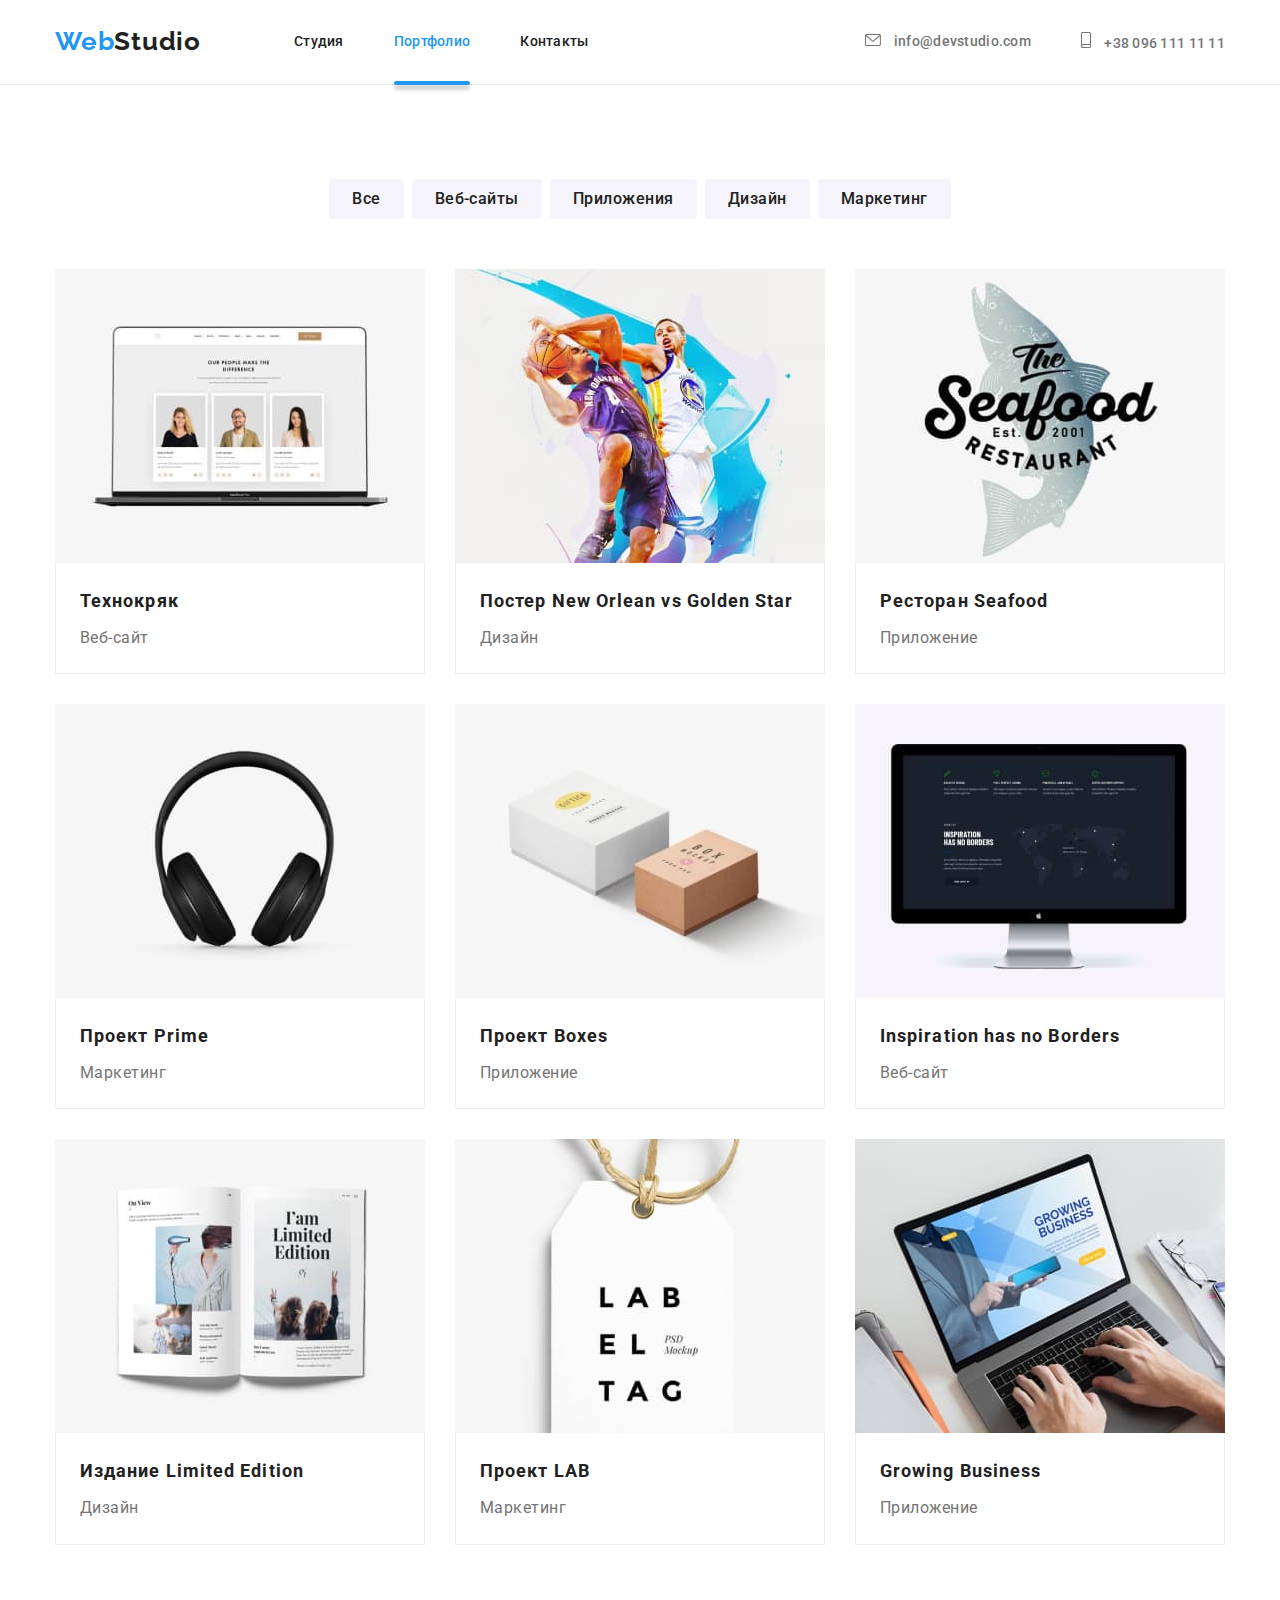
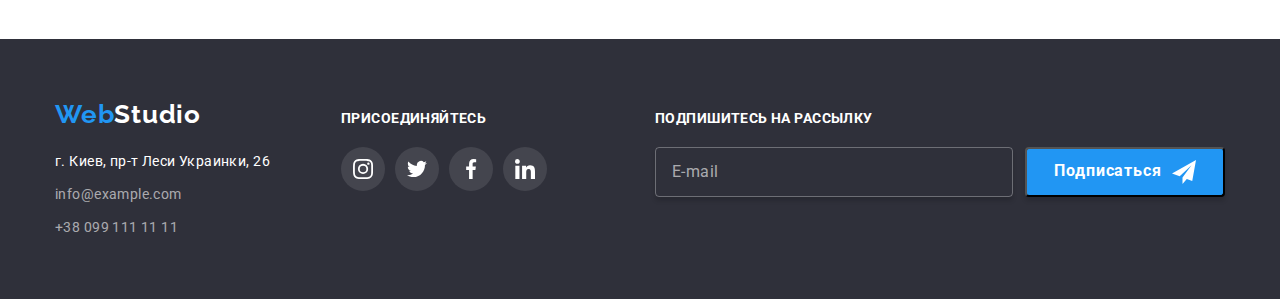
==== portfolio.html @ fecab38a "index's-main-bemed" ====
<!DOCTYPE html>
<html lang="en">

<head>
    <meta charset="UTF-8">
    <meta http-equiv="X-UA-Compatible" content="IE=edge">
    <meta name="viewport" content="width=device-width, initial-scale=1.0">
    <title>htmlcss38</title>
    <link rel="preconnect" href="https://fonts.gstatic.com">
    <link href="https://fonts.googleapis.com/css2?family=Raleway:wght@700&display=swap" rel="stylesheet">
    <link rel="preconnect" href="https://fonts.gstatic.com">
    <link href="https://fonts.googleapis.com/css2?family=Roboto:wght@400;500;700;900&display=swap" rel="stylesheet">
    <link rel="stylesheet"
        href="https://cdnjs.cloudflare.com/ajax/libs/modern-normalize/1.0.0/modern-normalize.min.css">
    <link rel="stylesheet" href="./css/styles.css" />
</head>

<body class="pagebody">
    <!--Header-section-->
    <header class="header">

        <div class="container header-nav-section">
            <nav class="nav">
                <a href="" class="header-logo logo"><span class="logo-accent">Web</span>Studio</a>
                <ul class="site-nav">
                    <li class="item"> <a href="./index.html" class="link">Студия</a> </li>
                    <li class="item"> <a href="./portfolio.html" class="link current">Портфолио</a> </li>
                    <li class="item"> <a href="" class="link">Контакты</a> </li>
                </ul>
            </nav>

            <ul class="header-contacts">
                <li class="item">
                    <a href="mailto:info@devstudio.com" class="contact-link">
                        <svg class="icon-header" width="16" height="12">
                            <use href="./images/icons.svg#icon-mail"></use>
                        </svg>
                        info@devstudio.com</a>
                </li>

                <li class="item">
                    <a href="tel:+380961111111" class="contact-link">
                        <svg class="icon-header" width="10" height="16">
                            <use href="./images/icons.svg#icon-smartphone"></use>
                        </svg>
                        +38 096 111 11 11</a>
                </li>
            </ul>
        </div>

    </header>
    <main>
        <!--Portfolio Buttons & Menu-->
        <section class="section">

            <div class="container">

                <!--Portfolio button filter-->
                <ul class="portfolio-btn-box button">
                    <li class="item"><button type="button" class="cursors portfolio-btn">Все</button></li>
                    <li class="item"><button type="button" class="cursors portfolio-btn">Веб-сайты</button></li>
                    <li class="item"><button type="button" class="cursors portfolio-btn">Приложения</button></li>
                    <li class="item"><button type="button" class="cursors portfolio-btn">Дизайн</button></li>
                    <li class="item"><button type="button" class="cursors portfolio-btn">Маркетинг</button></li>
                </ul>

                <!--Portfolio menu-->
                <ul class="portfolio-menu">
                    <li class="portfolio-card">
                        <a href="" class="p-card-link">
                            <article class="card">
                                <div class="card-thumb">
                                    <img src="./images/sq-tehnokrjak.jpg" alt="tehnokryak" width="370" height="294" />
                                    <div class="p-card-overlay">
                                        <p class="prtf-hover-description">
                                            Технокряк это современная площадка распространения коронавируса. Компании используют эту платформу для
                                            цифрового
                                            шпионажа и атак на защищённые сервера конкурентов.
                                        </p>
                                    </div>
                                </div>
                            
                                <div class="prtf-card-content">
                                    <h3 class="card-title">Технокряк</h3>
                                    <p class="card-description">Веб-сайт</p>
                                </div>
                            </article>
                        </a>                        
                    </li>

                    <li class="portfolio-card">
                        <a href="" class="p-card-link">
                            <article class="card">
                                <div class="card-thumb">
                                    <img src="./images/sq-poster.jpg" alt="n-orlean-vs-g-star" width="370" height="294" />
                                    <div class="p-card-overlay">
                                        <p class="prtf-hover-description">
                                            Lorem ipsum dolor, sit amet consectetur adipisicing elit. Nulla modi officia ut.
                                        </p>
                                    </div>
                                </div>
                            
                                <div class="prtf-card-content">
                                    <h3 class="card-title">Постер New Orlean vs Golden Star</h3>
                                    <p class="card-description">Дизайн</p>
                                </div>
                            </article>
                        </a>
                    </li>

                    <li class="portfolio-card">
                        <a href="" class="p-card-link">
                            <article class="card">
                                <div class="card-thumb">
                                    <img src="./images/sq-seafood.jpg" alt="seafood" width="370" height="294" />
                                    <div class="p-card-overlay">
                                        <p class="prtf-hover-description">
                                            Lorem ipsum dolor sit, amet consectetur adipisicing elit. Dignissimos dolorum error quisquam, corrupti
                                            deserunt repellat.
                                        </p>
                                    </div>
                                </div>
                            
                                <div class="prtf-card-content">
                                    <h3 class="card-title">Ресторан Seafood</h3>
                                    <p class="card-description">Приложение</p>
                                </div>
                            </article>
                        </a>
                    </li>

                    <li class="portfolio-card">
                        <a href="" class="p-card-link">
                            <article class="card">
                                <div class="card-thumb">
                                    <img src="./images/sq-prime.jpg" alt="prime" width="370" height="294" />
                                    <div class="p-card-overlay">
                                        <p class="prtf-hover-description">
                                            Lorem ipsum dolor sit, amet consectetur adipisicing elit. A dignissimos amet, voluptatum placeat incidunt
                                            magni unde corrupti dolorem eveniet!
                                        </p>
                                    </div>
                                </div>
                            
                                <div class="prtf-card-content">
                                    <h3 class="card-title">Проект Prime</h3>
                                    <p class="card-description">Маркетинг</p>
                                </div>
                            </article>
                        </a>
                    </li>

                    <li class="portfolio-card">
                        <a href="" class="p-card-link">
                            <article class="card">
                                <div class="card-thumb">
                                    <img src="./images/sq-boxes.jpg" alt="boxes" width="370" height="294" />
                                    <div class="p-card-overlay">
                                        <p class="prtf-hover-description">
                                            Lorem, ipsum dolor sit amet consectetur adipisicing elit. Ipsa dignissimos nihil doloremque quam voluptatem.
                                        </p>
                                    </div>
                                </div>
                            
                                <div class="prtf-card-content">
                                    <h3 class="card-title">Проект Boxes</h3>
                                    <p class="card-description">Приложение</p>
                                </div>
                            </article>
                        </a>
                    </li>

                    <li class="portfolio-card">
                        <a href="" class="p-card-link">
                            <article class="card">
                                <div class="card-thumb">
                                    <img src="./images/sq-inspiration.jpg" alt="inspiration-has-no-borders" width="370" height="294" />
                                    <div class="p-card-overlay">
                                        <p class="prtf-hover-description">
                                            Lorem, ipsum dolor sit amet consectetur adipisicing elit. Quasi veniam nulla optio? Nulla quo distinctio
                                            maxime odio numquam.
                                        </p>
                                    </div>
                                </div>
                            
                                <div class="prtf-card-content">
                                    <h3 class="card-title">Inspiration has no Borders</h3>
                                    <p class="card-description">Веб-сайт</p>
                                </div>
                            </article>
                        </a>
                    </li>

                    <li class="portfolio-card">
                        <a href="" class="p-card-link">
                            <article class="card">
                                <div class="card-thumb">
                                    <img src="./images/sq-limited-edition.jpg" alt="limited-edition" width="370" height="294" />
                                    <div class="p-card-overlay">
                                        <p class="prtf-hover-description">
                                            Lorem ipsum dolor sit amet consectetur adipisicing elit. Voluptas, beatae culpa provident eum in eos odio?
                                        </p>
                                    </div>
                                </div>
                            
                                <div class="prtf-card-content">
                                    <h3 class="card-title">Издание Limited Edition</h3>
                                    <p class="card-description">Дизайн</p>
                                </div>
                            </article>
                        </a>
                    </li>

                    <li class="portfolio-card">
                        <a href="" class="p-card-link">
                            <article class="card">
                                <div class="card-thumb">
                                    <img src="./images/sq-lab.jpg" alt="lab" width="370" height="294" />
                                    <div class="p-card-overlay">
                                        <p class="prtf-hover-description">
                                            Lorem ipsum dolor sit amet consectetur adipisicing elit. Ad error corporis rerum delectus quos consequatur
                                            quisquam sapiente?
                                        </p>
                                    </div>
                                </div>
                            
                                <div class="prtf-card-content">
                                    <h3 class="card-title">Проект LAB</h3>
                                    <p class="card-description">Маркетинг</p>
                                </div>
                            </article>
                        </a>
                    </li>

                    <li class="portfolio-card">
                        <a href="" class="p-card-link">
                            <article class="card">
                                <div class="card-thumb">
                                    <img src="./images/sq-growing-business.jpg" alt="growing-business" width="370" height="294" />
                                    <div class="p-card-overlay">
                                        <p class="prtf-hover-description">
                                            Lorem ipsum dolor, sit amet consectetur adipisicing elit. Odit natus nostrum rem.
                                        </p>
                                    </div>
                                </div>
                            
                                <div class="prtf-card-content">
                                    <h3 class="card-title">Growing Business</h3>
                                    <p class="card-description">Приложение</p>
                                </div>
                            </article>
                        </a>
                    </li>
                </ul>

            </div>

        </section>
    </main>

    <!--Footer-->
    <footer class="footer">

        <div class="container">
            <div class="footer-flex">
                <div class="item footer-box">
                    <a href="" class="logo item"><span class="logo-accent">Web</span>Studio</a>

                    <!--Contact-information-->
                    <a href="" class="footer-link address item">
                        <address>г. Киев, пр-т Леси Украинки, 26</address>
                    </a>
                    <a href="mailto:info@example.com" class="footer-link digital-contact item">info@example.com</a>
                    <a href="tel:+380991111111" class="footer-link digital-contact item">+38 099 111 11 11</a>
                </div>

                <!--Join us-->
                <div class="item join-us-box">

                    <h3 class="title">Присоединяйтесь</h3>

                    <ul class="footer-social-list">
                        <li class="item">
                            <a href="" class="footer-social-link">
                                <svg class="icon-ftr-social" width="20" height="20">
                                    <use href="./images/icons.svg#icon-instagram"></use>
                                </svg>
                            </a>
                        </li>
                        <li class="item">
                            <a href="" class="footer-social-link">
                                <svg class="icon-ftr-social" width="20" height="20">
                                    <use href="./images/icons.svg#icon-twitter"></use>
                                </svg>
                            </a>
                        </li>
                        <li class="item">
                            <a href="" class="footer-social-link">
                                <svg class="icon-ftr-social" width="20" height="20">
                                    <use href="./images/icons.svg#icon-facebook"></use>
                                </svg>
                            </a>
                        </li>
                        <li class="item">
                            <a href="" class="footer-social-link">
                                <svg class="icon-ftr-social" width="20" height="20">
                                    <use href="./images/icons.svg#icon-linkedin"></use>
                                </svg>
                            </a>
                        </li>

                    </ul>
                </div>
                
                <!--Subscribe-->
                <div class="item subscribe-box">
                
                    <h3 class="title">Подпишитесь на рассылку</h3>
                
                    <div class="subscribe-list">
                        <input type="email" class="subscribe-input" name="mail" id="mail" placeholder="E-mail" />
                        <button class="subscribe-btn cursors">
                            <p>Подписаться</p>
                            <svg class="icon-send" width="24" height="24">
                                <use href="./images/icons.svg#send"></use>
                            </svg>
                        </button>
                    </div>
                
                </div>
            </div>

        </div>

    </footer>
</body>
---- css/styles.css ----
:root {
  --primary-text-color: #757575;
  --title-text-color: #212121;
  --primary-white-color: #ffffff;
  --accent-color: #2196f3;
  --primary-bg-color: #e5e5e5;
  --accent-darkbox-color: #2f303a;
  --hero-button-hover-color: 188ce8;
  --card-set-gap: 30px;
  --transition-duration: 250ms;
  --transition-timing-function: cubic-bezier(0.4, 0, 0.2, 1);
}

.pagebody {
  font-family: Roboto, sans-serif;
  background-color: var(--primary-white-color);
  color: var(--primary-text-color);
  margin: 0 auto;
}

h1,
h2,
h3,
p {
  margin: 0;
}

a {
  text-decoration: none;
}

ul {
  padding: 0;
  margin: 0;
  list-style: none;
}

img {
  display: block;
  max-width: 100%;
}

.cursors {
  cursor: pointer;
}

.container {
  box-sizing: border-box;
  width: 1200px;
  padding: 0 15px;
  margin: 0 auto;
}

.section {
  padding: 94px 0;
}

/* === СТИЛИ ДЛЯ index.html === */

/* Header section */

.header {
  background-color: var(--primary-white-color);
  border-bottom: 1px solid #ececec;
}

.header-nav-section,
.nav,
.site-nav,
.header-contacts {
  display: flex;
  align-items: center;
}

.header-logo {
  padding: 25px 0;
}
.logo {
  display: block;

  font-family: Raleway;
  font-style: normal;
  font-weight: bold;
  font-size: 26px;
  line-height: 1.2;
  letter-spacing: 0.03em;
  text-decoration: none;
}

.logo-accent {
  color: var(--accent-color);
}

.site-nav {
  margin-left: 93px;
}

.nav a {
  color: var(--title-text-color);
}

.site-nav .item:not(:last-child) {
  margin-right: 50px;
}

.site-nav .link {
  display: block;
  padding-top: 32px;
  padding-bottom: 32px;

  color: var(--title-text-color);

  font-style: normal;
  font-weight: 500;
  font-size: 14px;
  line-height: 1.14;
  letter-spacing: 0.02em;

  text-decoration: none;

  transition-property: color;
  transition-duration: var(--transition-duration);
  transition-timing-function: var(--transition-timing-function);
}

.site-nav .link:hover,
.site-nav .link:focus {
  color: var(--accent-color);
}

.site-nav .link.current {
  position: relative;
  color: var(--accent-color);
}

.link.current::after {
  position: absolute;
  bottom: -3px;

  content: "";

  display: block;
  width: 100%;
  height: 4px;
  border-radius: 2px;
  box-shadow: 0px 4px 4px rgba(0, 0, 0, 0.25);

  background: var(--accent-color);
}

/* Header contacts */

.header-contacts {
  display: flex;
  align-items: center;
  margin: 0 0 0 auto;
  padding: 0;
}

.header-contacts .item:not(:first-child) {
  margin-left: 50px;
}

/* display: flex;
  justify-content: center;
  align-items: center; */

.contact-link {
  display: block;
  padding-top: 32px;
  padding-bottom: 32px;

  border: 0;

  font-style: normal;
  font-weight: 500;
  font-size: 14px;
  line-height: 1.14;
  letter-spacing: 0.02em;
  text-decoration: none;

  background-color: var(--primary-white-color);
  color: var(--primary-text-color);

  transition-property: color;
  transition-duration: var(--transition-duration);
  transition-timing-function: var(--transition-timing-function);
}

.contact-link:hover,
.contact-link:focus {
  color: var(--accent-color);
}

.icon-header {
  display: inline-block;
  fill: currentColor;
  margin-right: 10px;
}

/* Hero */

.hero {
  padding: 200px, 0;
  text-align: center;
}

.hero__overlay {
  max-width: 1600px;
  height: 600px;
  margin-left: auto;
  margin-right: auto;
  background-size: contain;

  background: #c4c4c4;
  background-image: linear-gradient(
      to right,
      rgba(47, 48, 58, 0.4),
      rgba(47, 48, 58, 0.4)
    ),
    url("../images/sq-hero.jpg");
}

.hero__content {
  padding: 200px 0;
}

.hero__title {
  margin-bottom: var(--card-set-gap);
  margin-left: auto;
  margin-right: auto;
  width: 696px;

  font-style: normal;
  font-weight: 900;
  font-size: 44px;
  line-height: 1.36;
  text-align: center;
  letter-spacing: 0.06em;
  text-transform: uppercase;

  color: var(--primary-white-color);
}

.hero__btn {
  padding: 10px 32px;
  font-style: normal;
  font-weight: bold;
  font-size: 16px;
  line-height: 1.9;
  letter-spacing: 0.06em;
  border-radius: 4px;

  background-color: var(--accent-color);
  color: var(--primary-white-color);

  transition-property: background-color;
  transition-duration: var(--transition-duration);
  transition-timing-function: var(--transition-timing-function);
}

.hero__btn:hover,
.hero__btn:focus {
  background-color: var(--hero-button-hover-color);
}

/* Backdrop & Modal */
.backdrop {
  position: fixed;
  z-index: 2;

  width: 100vw;
  height: 100vh;
  top: 0;
  left: 0;

  background-color: rgba(0, 0, 0, 0.2);

  opacity: 1;
  visibility: visible;

  transition-property: opacity;
  transition-duration: var(--transition-duration);
  transition-timing-function: var(--transition-timing-function);
}

.backdrop.is-hidden {
  opacity: 0;
  visibility: hidden;
  pointer-events: none;
}

.modal {
  position: absolute;
  top: 50%;
  left: 50%;

  width: 528px;
  height: 581px;

  box-shadow: 0px 1px 3px rgba(0, 0, 0, 0.12), 0px 1px 1px rgba(0, 0, 0, 0.14),
    0px 2px 1px rgba(0, 0, 0, 0.2);
  border-radius: 4px;
  background-color: var(--primary-white-color);

  visibility: visible;
  transform: translate(-50%, -50%) scale(1);

  transition-property: transform;
  transition-duration: var(--transition-duration);
  transition-timing-function: var(--transition-timing-function);
}

.backdrop.is-hidden .modal {
  transform: translate(-50%, -50%) scale(0.4);
}

.modal__btn-close {
  position: absolute;
  top: 0;
  right: 0;

  display: flex;
  justify-content: center;
  align-items: center;

  margin: 8px;
  padding: 0;
  width: 30px;
  height: 30px;

  border-radius: 50%;
  border: 1px solid rgba(0, 0, 0, 0.1);

  background-color: var(--primary-white-color);

  transition-property: color;
  transition-duration: var(--transition-duration);
  transition-timing-function: var(--transition-timing-function);
}

.modal__icon-close {
  position: absolute;
  top: 50%;
  left: 50%;
  transform: translate(-50%, -50%);

  padding: 0;
  fill: currentColor;
}
.modal__btn-close:hover,
.modal__btn-close:focus {
  color: #2196f3;
}

/* FORM */

.form {
  padding: 40px;
}

.form__title {
  margin-bottom: 12px;

  font-weight: bold;
  font-size: 20px;
  line-height: 1.15;
  text-align: center;
  letter-spacing: 0.03em;
  color: var(--title-text-color);
}

.form__field {
  margin-bottom: 10px;
  display: flex;
  flex-direction: column;
}

.form__label {
  margin-bottom: 4px;

  font-size: 12px;
  line-height: 1.2;

  letter-spacing: 0.01em;

  color: var(--primary-text-color);
}
.form__input-box {
  position: relative;
  display: flex;
  justify-content: start;
  align-items: center;
}

.form__input {
  height: 40px;
  width: 100%;

  cursor: pointer;
  padding-left: 42px;
  border: 1px solid rgba(33, 33, 33, 0.2);
  box-sizing: border-box;
  border-radius: 4px;

  transition-property: border;
  transition-duration: var(--transition-duration);
  transition-timing-function: var(--transition-timing-function);
}

.form__icon {
  position: absolute;

  left: 12px;
  fill: var(--title-text-color);

  transition-property: fill;
  transition-duration: var(--transition-duration);
  transition-timing-function: var(--transition-timing-function);
}

.form__input:focus,
.form__input:hover {
  outline: none;
  border: 1px solid var(--accent-color);
}

.form__input:hover + .form__icon,
.form__input:focus + .form__icon {
  fill: var(--accent-color);
}

.form__comment-area {
  resize: none;
  width: 100%;
  height: 120px;
  padding: 12px 16px;

  cursor: pointer;
  border: 1px solid rgba(33, 33, 33, 0.2);
  box-sizing: border-box;
  border-radius: 4px;

  transition-property: border;
  transition-duration: var(--transition-duration);
  transition-timing-function: var(--transition-timing-function);
}

.form__comment-area::placeholder {
  font-size: 14px;
  line-height: 1.2;
  letter-spacing: 0.01em;

  color: rgba(117, 117, 117, 0.5);
}

.form__comment-area:hover,
.form__comment-area:focus {
  outline: none;
  border: 1px solid var(--accent-color);
}

.policy {
  margin-top: 20px;

  display: flex;
  justify-content: center;
  align-items: center;
  font-size: 14px;
  line-height: 1.7;
  letter-spacing: 0.03em;
  padding: 0;

  color: #757575;
}

.policy__link {
  text-decoration: underline;
  color: var(--accent-color);
}

.policy__checkbox {
  appearance: none;
}

.policy__icon {
  display: inline-block;
  width: 16px;
  height: 15px;
  margin-right: 7px;

  background-image: url("../images/check-empty.svg");
}

.policy__checkbox:checked + .policy__icon {
  width: 16px;
  height: 15px;
  background: var(--accent-color);
  border-radius: 2px;

  background-image: url("../images/check-full.svg");
  background-size: contain;
}

.form__btn-submit {
  display: flex;
  justify-content: center;
  align-items: center;

  margin: 30px auto 0 auto;
  width: 200px;
  height: 50px;

  font-weight: bold;
  font-size: 16px;
  line-height: 1.9;
  letter-spacing: 0.06em;

  color: var(--primary-white-color);
  background: var(--accent-color);
  box-shadow: 0px 4px 4px rgba(0, 0, 0, 0.15);
  border-radius: 4px;
}

/* Features Section */

.feature {
  display: flex;
}

.feature__item {
  box-sizing: border-box;
  flex-basis: calc((100% - 3 * var(--card-set-gap)) / 4);
  margin-right: var(--card-set-gap);
}

.feature__item:nth-child(4n) {
  margin-right: 0;
}

.feature__pic {
  display: flex;
  justify-content: center;
  align-items: center;

  width: 270px;
  height: 120px;
  margin-bottom: var(--card-set-gap);

  background: #f5f4fa;
  border-radius: 4px;
}

.feature__icon {
  width: 70px;
  height: 70px;
}

.feature__title {
  margin-bottom: 10px;

  font-style: normal;
  font-weight: bold;
  font-size: 14px;
  line-height: 1.14;
  letter-spacing: 0.03em;
  text-transform: uppercase;
  color: var(--title-text-color);
}

.feature__text {
  font-style: normal;
  font-weight: normal;
  font-size: 14px;
  line-height: 1.7;
  letter-spacing: 0.03em;
}

/* Service list section */

.services-box {
  padding-top: 0;
}

.services__title {
  margin-bottom: 50px;

  font-style: normal;
  font-weight: bold;
  font-size: 36px;
  line-height: 1.2;
  letter-spacing: 0.03em;
  text-align: center;

  color: var(--title-text-color);
}

.services {
  padding: 0;
  display: flex;
}

.services__item {
  box-sizing: border-box;
  flex-basis: calc(100% - 2 * var(--card-set-gap) / 3);
  margin-right: var(--card-set-gap);
}

.services__item:last-child {
  margin-right: 0;
}

.services__thumb {
  position: relative;
}

.services__label {
  position: absolute;

  display: flex;
  justify-content: center;
  text-align: center;

  padding: 27px;
  height: 70px;
  width: 100%;
  bottom: 0;
  right: 0;

  font-weight: bold;
  font-size: 14px;
  line-height: 1.14;
  letter-spacing: 0.03em;
  text-transform: uppercase;

  color: var(--primary-white-color);
  background-color: rgba(47, 48, 58, 0.8);
}

/* Our team section */

.team {
  background-color: #f5f4fa;
}

.team__title {
  margin-bottom: 50px;

  font-style: normal;
  font-weight: bold;
  font-size: 36px;
  line-height: 1.2;
  letter-spacing: 0.03em;
  color: var(--title-text-color);
  text-align: center;
}

.team__list {
  padding: 0;
  display: flex;
}

.team__card {
  box-sizing: border-box;
  flex-basis: calc((100% - 3 * var(--card-set-gap)) / 4);
  margin-right: var(--card-set-gap);

  background-color: var(--primary-white-color);
  box-shadow: 0px 1px 3px rgba(0, 0, 0, 0.12), 0px 1px 1px rgba(0, 0, 0, 0.14),
    0px 2px 1px rgba(0, 0, 0, 0.2);
  border-bottom-left-radius: 4px;
  border-bottom-right-radius: 4px;

  box-shadow: 0px 4px 4px 0px #00000040;
}

.team__card:last-child {
  margin-right: 0;
}

.team__content {
  padding: var(--card-set-gap) 0 0 0;
}
.team__worker-name {
  margin-bottom: 10px;

  font-style: normal;
  font-weight: 500;
  font-size: 16px;
  line-height: 1.2;
  letter-spacing: 0.03em;
  text-align: center;

  color: var(--title-text-color);
}

.team__worker-function {
  font-style: normal;
  font-weight: normal;
  font-size: 16px;
  line-height: 1.2;
  letter-spacing: 0.03em;
  text-align: center;
}

.team__social-list {
  display: flex;
  justify-content: center;
  align-items: center;

  padding: 16px 0 var(--card-set-gap) 0;
}

.team__social-item:not(:last-child) {
  margin-right: 10px;
}

.team__social-link {
  display: flex;
  justify-content: center;
  align-items: center;

  width: 44px;
  height: 44px;

  border-radius: 50%;
  color: #afb1b8;

  transition-property: background-color, color;
  transition-duration: var(--transition-duration);
  transition-timing-function: var(--transition-timing-function);
}

.team__social-icon {
  display: flex;
  justify-content: center;
  align-items: center;

  padding: 0;

  width: 20px;
  height: 20px;

  fill: currentColor;
}

.team__social-link:hover,
.team__social-link:focus {
  background-color: var(--accent-color);
  color: var(--primary-white-color);
}

/* Regular customers */

.customers__title {
  margin-bottom: 50px;

  font-style: normal;
  font-weight: bold;
  font-size: 36px;
  line-height: 1.2;
  letter-spacing: 0.03em;
  color: var(--title-text-color);
  text-align: center;
}

.customers__box {
  padding: 0;
  display: flex;
  justify-content: center;
  align-items: center;
}

.customers__item:not(:last-child) {
  margin-right: var(--card-set-gap);
}

.customers__link {
  width: 170px;
  height: 92px;

  display: flex;
  justify-content: center;
  align-items: center;

  border: 1px solid #afb1b8;
  color: #afb1b8;
  border-radius: 4px;

  transition-property: border-color, color;
  transition-duration: var(--transition-duration);
  transition-timing-function: var(--transition-timing-function);
}

.customers__icon {
  display: flex;
  justify-content: center;
  align-items: center;

  fill: currentColor;
}

.customers__link:hover,
.customers__link:focus {
  border-color: var(--accent-color);
  color: var(--accent-color);
}

/* Footer */

.footer {
  padding-top: 60px;
  padding-bottom: 60px;

  background-color: var(--accent-darkbox-color);
}

.footer-box {
  display: flex;
  flex-direction: column;
}

.footer-box .item:not(:last-child) {
  margin-bottom: 9px;
}

.footer-box .item:first-child {
  margin-bottom: 20px;
}

.footer a,
address {
  color: var(--primary-white-color);
}

.footer-box .footer-link,
address {
  font-style: normal;
  font-weight: normal;
  font-size: 14px;
  line-height: 1.7;
  letter-spacing: 0.03em;
  text-decoration: none;

  transition-property: color;
  transition-duration: var(--transition-duration);
  transition-timing-function: var(--transition-timing-function);
}

.footer-box .digital-contact {
  font-style: normal;
  font-weight: normal;
  font-size: 14px;
  line-height: 1.7;
  letter-spacing: 0.03em;
  text-decoration: none;
  color: rgba(255, 255, 255, 0.6);
}

.footer .footer-link:hover,
.footer .footer-link:focus {
  color: var(--accent-color);
}

.footer-flex {
  display: flex;
}

.footer-flex .item:first-child {
  margin-right: 70px;
}

.join-us-box .title,
.subscribe-box .title {
  font-style: normal;
  font-weight: bold;
  font-size: 14px;
  line-height: 1.14;
  letter-spacing: 0.03em;
  text-transform: uppercase;

  padding-top: 12px;
  margin-bottom: 20px;
  color: var(--primary-white-color);
}

/* Footer social svg */

.footer-social-list {
  display: flex;
  justify-content: center;
  align-items: center;
}

.footer-social-list .item:not(:last-child) {
  margin-right: 10px;
}

.footer-social-link {
  display: flex;
  justify-content: center;
  align-items: center;

  width: 44px;
  height: 44px;

  border-radius: 50%;
  color: #afb1b8;
  background: rgba(255, 255, 255, 0.1);

  transition-property: background-color, fill;
  transition-duration: var(--transition-duration);
  transition-timing-function: var(--transition-timing-function);
}

.icon-ftr-social {
  display: flex;
  justify-content: center;
  align-items: center;

  padding: 0;

  fill: currentColor;
}

.footer-social-link:hover,
.footer-social-link:focus {
  background-color: var(--accent-color);
  fill: var(--primary-white-color);
}

/* Subscribe box */

.subscribe-box {
  margin: 0 0 0 auto;
  padding: 0;
}

.subscribe-list {
  display: flex;
}

.subscribe-input {
  display: flex;
  align-items: center;

  padding: 0 16px;

  width: 358px;
  height: 50px;

  font-size: 16px;
  line-height: 1.25;
  letter-spacing: 0.03em;
  color: rgba(255, 255, 255, 0.6);

  border: 1px solid rgba(255, 255, 255, 0.3);
  box-sizing: border-box;
  box-shadow: 0px 4px 4px rgba(0, 0, 0, 0.15);
  border-radius: 4px;

  background-color: transparent;
}

.subscribe-list input::placeholder {
  font-size: 16px;
  line-height: 1.25;
  letter-spacing: 0.03em;

  color: rgba(255, 255, 255, 0.6);
}

.subscribe-btn {
  display: flex;
  justify-content: center;
  align-items: center;
  margin-left: 12px;

  width: 200px;
  height: 50px;

  font-weight: bold;
  font-size: 16px;
  line-height: 1.9;
  letter-spacing: 0.06em;

  box-shadow: 0px 4px 4px rgba(0, 0, 0, 0.15);
  border-radius: 4px;
  color: var(--primary-white-color);
  background-color: var(--accent-color);
}

.icon-send {
  margin-left: 10px;

  fill: currentColor;
}

/* === СТИЛИ ДЛЯ portfolio.html === */

/* portfolio button filter */

.portfolio-btn-box {
  display: flex;
  justify-content: center;

  margin-bottom: 50px;
}

.portfolio-btn-box .item:not(:last-child) {
  margin-right: 8px;
}

.portfolio-btn-box .portfolio-btn {
  padding: 6px 22px;
  font-family: inherit;
  font-style: normal;
  font-weight: 500;
  font-size: 16px;
  line-height: 1.6;
  letter-spacing: 0.03em;
  border-radius: 4px;
  border: 1px solid transparent;

  color: var(--title-text-color);
  background-color: #f5f4fa;

  transition-property: color, background-color, box-shadow;
  transition-duration: var(--transition-duration);
  transition-timing-function: var(--transition-timing-function);
}

.button .portfolio-btn:hover,
.button .portfolio-btn:focus {
  color: var(--primary-white-color);
  background-color: var(--accent-color);

  box-shadow: 0px 4px 4px rgba(0, 0, 0, 0.25);
}

/* portfolio menu */

.portfolio-menu {
  padding: 0;
  display: flex;
  flex-wrap: wrap;
}

.portfolio-menu > .portfolio-card {
  box-sizing: border-box;

  flex-basis: calc((100% - 2 * var(--card-set-gap)) / 3);
  margin-bottom: var(--card-set-gap);
  margin-right: var(--card-set-gap);

  background-color: var(--primary-white-color);
}

.portfolio-menu .portfolio-card:nth-child(3n) {
  margin-right: 0;
}

.portfolio-menu .portfolio-card:nth-last-child(-n + 3) {
  margin-bottom: 0;
}

.p-card-link {
  display: block;

  transition-property: box-shadow;
  transition-duration: var(--transition-duration);
  transition-timing-function: var(--transition-timing-function);
}

.p-card-link:hover,
.p-card-link:focus {
  box-shadow: 0px 1px 1px rgba(0, 0, 0, 0.12), 0px 4px 4px rgba(0, 0, 0, 0.06),
    1px 4px 6px rgba(0, 0, 0, 0.16);
}

.prtf-card-content {
  padding: 20px 24px;

  border-left: 1px solid #eeeeee;
  border-bottom: 1px solid #eeeeee;
  border-right: 1px solid #eeeeee;
}

.card-title {
  margin-bottom: 4px;
  font-style: normal;
  font-weight: bold;
  font-size: 18px;
  line-height: 2;
  letter-spacing: 0.06em;

  color: var(--title-text-color);
}

.card-description {
  font-style: normal;
  font-weight: normal;
  font-size: 16px;
  line-height: 1.9;
  letter-spacing: 0.03em;

  color: var(--primary-text-color);
}

/* Hover description */

.card-thumb {
  position: relative;
  display: flex;
  justify-content: center;

  overflow: hidden;
}

.prtf-hover-description {
  position: absolute;
  display: flex;
  justify-content: center;
  align-items: center;

  top: 50%;
  left: 50%;
  transform: translate(-50%, -50%);

  width: 100%;
  height: 100%;
  padding: 24px;

  font-size: 18px;
  line-height: 1.6;
  letter-spacing: 0.03em;

  color: var(--primary-white-color);

  opacity: 1;
}

.p-card-overlay {
  position: absolute;
  top: 0;
  left: 0;
  width: 100%;
  height: 100%;
  background-color: rgba(33, 150, 243, 0.9);

  transform: translateY(100%);

  transition-property: transform;
  transition-duration: var(--transition-duration);
  transition-timing-function: var(--transition-timing-function);
}

.p-card-link:hover .p-card-overlay,
.p-card-link:focus .p-card-overlay {
  transform: translateX(0);
}
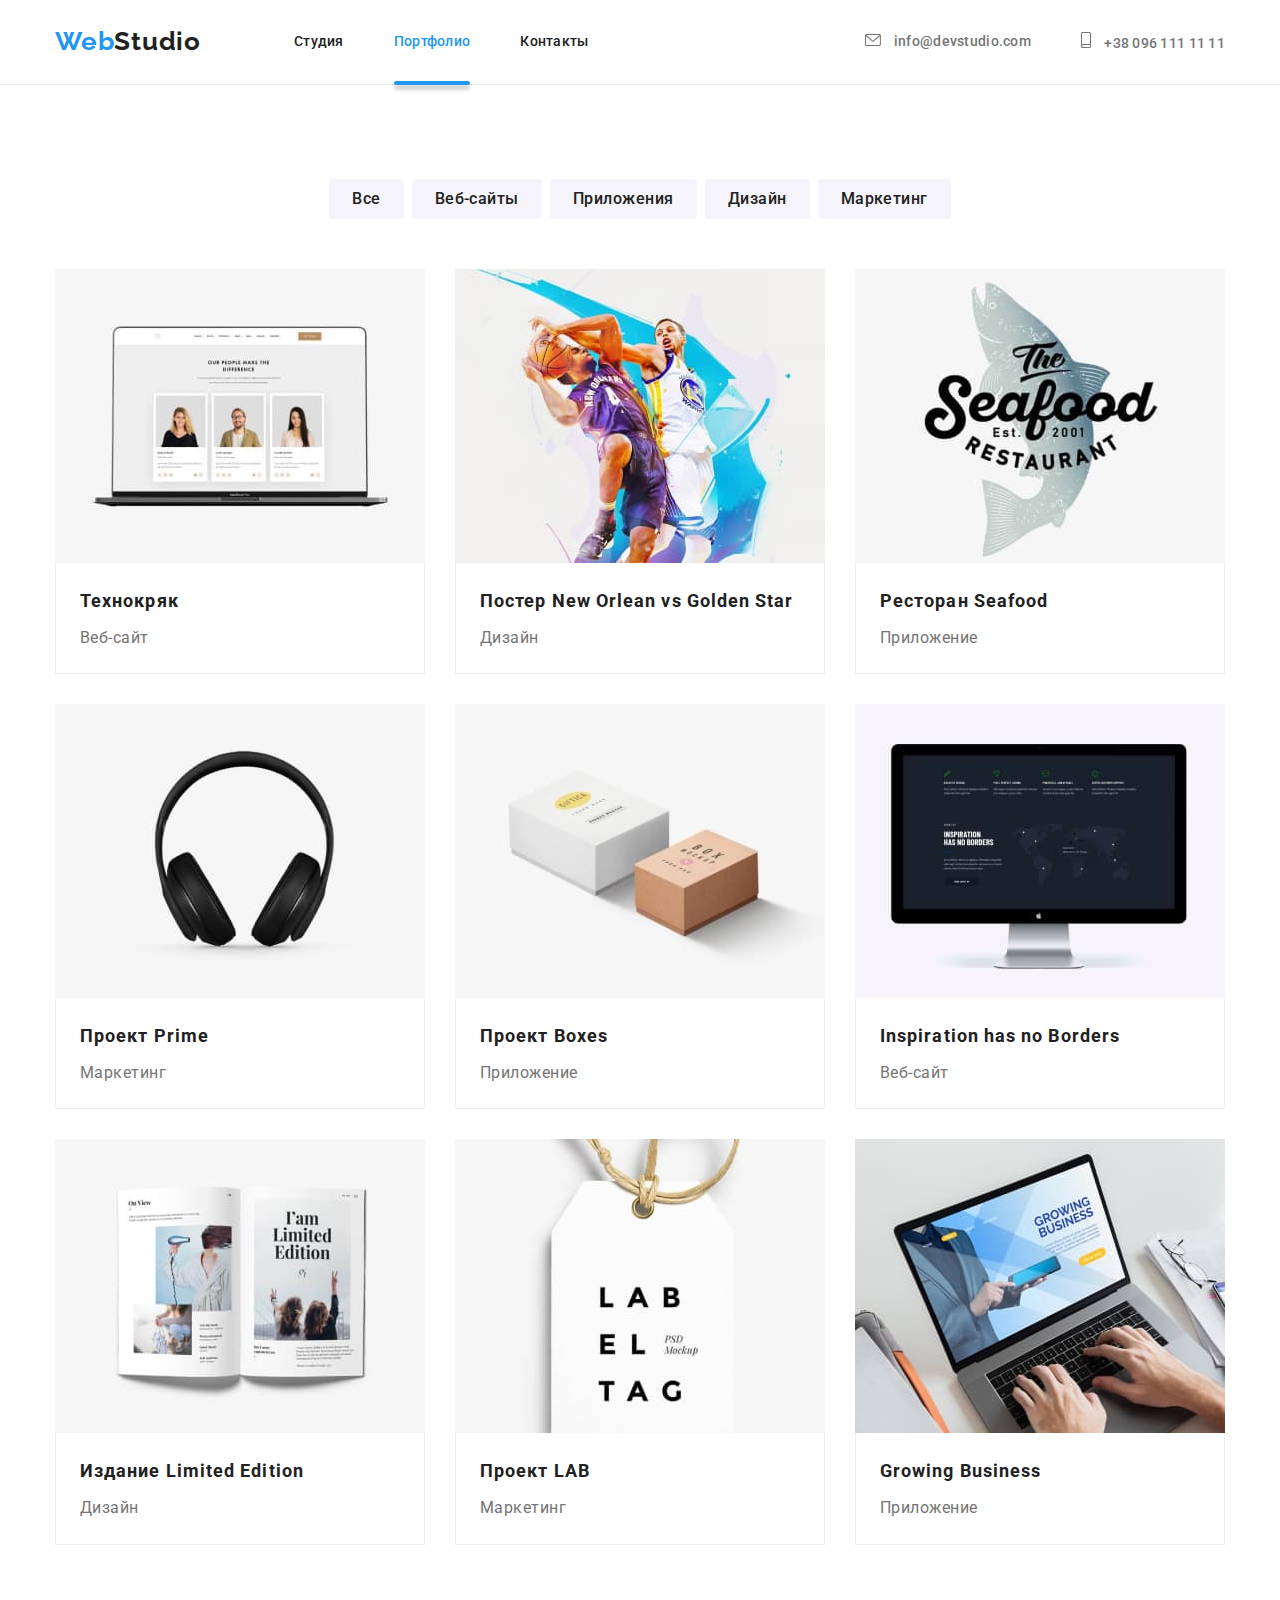
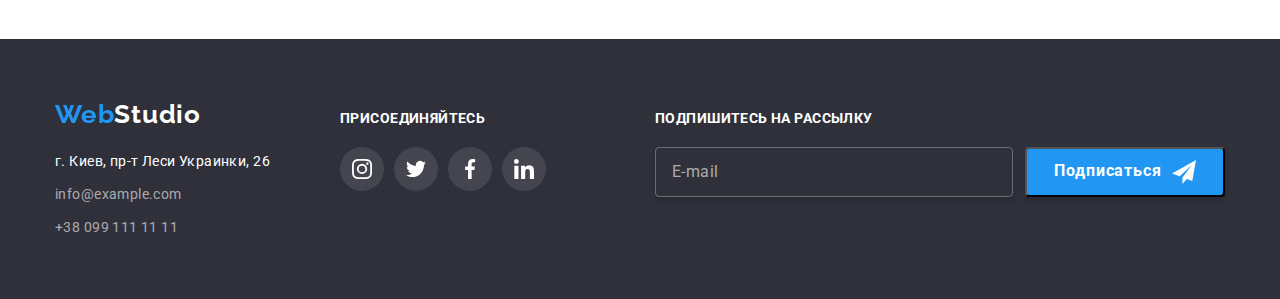
==== commit 0b3a83f3: "bemed" ====
--- a/portfolio.html
+++ b/portfolio.html
@@ -18,61 +18,61 @@
 <body class="pagebody">
     <!--Header-section-->
     <header class="header">
-
-        <div class="container header-nav-section">
+        <div class="container nav-section">
             <nav class="nav">
-                <a href="" class="header-logo logo"><span class="logo-accent">Web</span>Studio</a>
+                <a href="" class="logo header__logo"><span class="logo--accent">Web</span>Studio</a>
                 <ul class="site-nav">
-                    <li class="item"> <a href="./index.html" class="link">Студия</a> </li>
-                    <li class="item"> <a href="./portfolio.html" class="link current">Портфолио</a> </li>
-                    <li class="item"> <a href="" class="link">Контакты</a> </li>
+                    <li class="site-nav__item"> <a href="./index.html"
+                            class="site-nav__link">Студия</a> </li>
+                    <li class="site-nav__item"> <a href="./portfolio.html" class="site-nav__link site-nav__link--current">Портфолио</a> </li>
+                    <li class="site-nav__item"> <a href="" class="site-nav__link">Контакты</a> </li>
                 </ul>
             </nav>
-
-            <ul class="header-contacts">
-                <li class="item">
-                    <a href="mailto:info@devstudio.com" class="contact-link">
-                        <svg class="icon-header" width="16" height="12">
+    
+            <ul class="head-contacts">
+                <li class="head-contacts__item">
+                    <a href="mailto:info@devstudio.com" class="head-contacts__link">
+                        <svg class="head-contacts__icon" width="16" height="12">
                             <use href="./images/icons.svg#icon-mail"></use>
                         </svg>
                         info@devstudio.com</a>
                 </li>
-
-                <li class="item">
-                    <a href="tel:+380961111111" class="contact-link">
-                        <svg class="icon-header" width="10" height="16">
+    
+                <li class="head-contacts__item">
+                    <a href="tel:+380961111111" class="head-contacts__link">
+                        <svg class="head-contacts__icon" width="10" height="16">
                             <use href="./images/icons.svg#icon-smartphone"></use>
                         </svg>
                         +38 096 111 11 11</a>
                 </li>
             </ul>
         </div>
-
     </header>
+
     <main>
-        <!--Portfolio Buttons & Menu-->
+        <!--Portfolio Buttons & Cards-->
         <section class="section">
 
             <div class="container">
 
-                <!--Portfolio button filter-->
-                <ul class="portfolio-btn-box button">
-                    <li class="item"><button type="button" class="cursors portfolio-btn">Все</button></li>
-                    <li class="item"><button type="button" class="cursors portfolio-btn">Веб-сайты</button></li>
-                    <li class="item"><button type="button" class="cursors portfolio-btn">Приложения</button></li>
-                    <li class="item"><button type="button" class="cursors portfolio-btn">Дизайн</button></li>
-                    <li class="item"><button type="button" class="cursors portfolio-btn">Маркетинг</button></li>
+                <!-- Portfolio Button Menu -->
+                <ul class="button-menu__list">
+                    <li class="button-menu__item"><button type="button" class="cursors button-menu__btn">Все</button></li>
+                    <li class="button-menu__item"><button type="button" class="cursors button-menu__btn">Веб-сайты</button></li>
+                    <li class="button-menu__item"><button type="button" class="cursors button-menu__btn">Приложения</button></li>
+                    <li class="button-menu__item"><button type="button" class="cursors button-menu__btn">Дизайн</button></li>
+                    <li class="button-menu__item"><button type="button" class="cursors button-menu__btn">Маркетинг</button></li>
                 </ul>
 
-                <!--Portfolio menu-->
-                <ul class="portfolio-menu">
-                    <li class="portfolio-card">
-                        <a href="" class="p-card-link">
-                            <article class="card">
-                                <div class="card-thumb">
+                <!-- Portfolio Card Menu -->
+                <ul class="card-menu__list">
+                    <li class="card-menu__card">
+                        <a href="" class="card-menu__link">
+                            <article>
+                                <div class="card-menu__thumb">
                                     <img src="./images/sq-tehnokrjak.jpg" alt="tehnokryak" width="370" height="294" />
-                                    <div class="p-card-overlay">
-                                        <p class="prtf-hover-description">
+                                    <div class="card-menu__overlay">
+                                        <p class="card-menu__hover-description">
                                             Технокряк это современная площадка распространения коронавируса. Компании используют эту платформу для
                                             цифрового
                                             шпионажа и атак на защищённые сервера конкурентов.
@@ -80,173 +80,173 @@
                                     </div>
                                 </div>
                             
-                                <div class="prtf-card-content">
-                                    <h3 class="card-title">Технокряк</h3>
-                                    <p class="card-description">Веб-сайт</p>
+                                <div class="card-menu__card-content">
+                                    <h3 class="card-menu__card-title">Технокряк</h3>
+                                    <p class="card-menu__card-description">Веб-сайт</p>
                                 </div>
                             </article>
                         </a>                        
                     </li>
 
-                    <li class="portfolio-card">
-                        <a href="" class="p-card-link">
-                            <article class="card">
-                                <div class="card-thumb">
+                    <li class="card-menu__card">
+                        <a href="" class="card-menu__link">
+                            <article>
+                                <div class="card-menu__thumb">
                                     <img src="./images/sq-poster.jpg" alt="n-orlean-vs-g-star" width="370" height="294" />
-                                    <div class="p-card-overlay">
-                                        <p class="prtf-hover-description">
+                                    <div class="card-menu__overlay">
+                                        <p class="card-menu__hover-description">
                                             Lorem ipsum dolor, sit amet consectetur adipisicing elit. Nulla modi officia ut.
                                         </p>
                                     </div>
                                 </div>
                             
-                                <div class="prtf-card-content">
-                                    <h3 class="card-title">Постер New Orlean vs Golden Star</h3>
-                                    <p class="card-description">Дизайн</p>
-                                </div>
-                            </article>
-                        </a>
-                    </li>
-
-                    <li class="portfolio-card">
-                        <a href="" class="p-card-link">
-                            <article class="card">
-                                <div class="card-thumb">
+                                <div class="card-menu__card-content">
+                                    <h3 class="card-menu__card-title">Постер New Orlean vs Golden Star</h3>
+                                    <p class="card-menu__card-description">Дизайн</p>
+                                </div>
+                            </article>
+                        </a>
+                    </li>
+
+                    <li class="card-menu__card">
+                        <a href="" class="card-menu__link">
+                            <article>
+                                <div class="card-menu__thumb">
                                     <img src="./images/sq-seafood.jpg" alt="seafood" width="370" height="294" />
-                                    <div class="p-card-overlay">
-                                        <p class="prtf-hover-description">
+                                    <div class="card-menu__overlay">
+                                        <p class="card-menu__hover-description">
                                             Lorem ipsum dolor sit, amet consectetur adipisicing elit. Dignissimos dolorum error quisquam, corrupti
                                             deserunt repellat.
                                         </p>
                                     </div>
                                 </div>
                             
-                                <div class="prtf-card-content">
-                                    <h3 class="card-title">Ресторан Seafood</h3>
-                                    <p class="card-description">Приложение</p>
-                                </div>
-                            </article>
-                        </a>
-                    </li>
-
-                    <li class="portfolio-card">
-                        <a href="" class="p-card-link">
-                            <article class="card">
-                                <div class="card-thumb">
+                                <div class="card-menu__card-content">
+                                    <h3 class="card-menu__card-title">Ресторан Seafood</h3>
+                                    <p class="card-menu__card-description">Приложение</p>
+                                </div>
+                            </article>
+                        </a>
+                    </li>
+
+                    <li class="card-menu__card">
+                        <a href="" class="card-menu__link">
+                            <article>
+                                <div class="card-menu__thumb">
                                     <img src="./images/sq-prime.jpg" alt="prime" width="370" height="294" />
-                                    <div class="p-card-overlay">
-                                        <p class="prtf-hover-description">
+                                    <div class="card-menu__overlay">
+                                        <p class="card-menu__hover-description">
                                             Lorem ipsum dolor sit, amet consectetur adipisicing elit. A dignissimos amet, voluptatum placeat incidunt
                                             magni unde corrupti dolorem eveniet!
                                         </p>
                                     </div>
                                 </div>
                             
-                                <div class="prtf-card-content">
-                                    <h3 class="card-title">Проект Prime</h3>
-                                    <p class="card-description">Маркетинг</p>
-                                </div>
-                            </article>
-                        </a>
-                    </li>
-
-                    <li class="portfolio-card">
-                        <a href="" class="p-card-link">
-                            <article class="card">
-                                <div class="card-thumb">
+                                <div class="card-menu__card-content">
+                                    <h3 class="card-menu__card-title">Проект Prime</h3>
+                                    <p class="card-menu__card-description">Маркетинг</p>
+                                </div>
+                            </article>
+                        </a>
+                    </li>
+
+                    <li class="card-menu__card">
+                        <a href="" class="card-menu__link">
+                            <article>
+                                <div class="card-menu__thumb">
                                     <img src="./images/sq-boxes.jpg" alt="boxes" width="370" height="294" />
-                                    <div class="p-card-overlay">
-                                        <p class="prtf-hover-description">
+                                    <div class="card-menu__overlay">
+                                        <p class="card-menu__hover-description">
                                             Lorem, ipsum dolor sit amet consectetur adipisicing elit. Ipsa dignissimos nihil doloremque quam voluptatem.
                                         </p>
                                     </div>
                                 </div>
                             
-                                <div class="prtf-card-content">
-                                    <h3 class="card-title">Проект Boxes</h3>
-                                    <p class="card-description">Приложение</p>
-                                </div>
-                            </article>
-                        </a>
-                    </li>
-
-                    <li class="portfolio-card">
-                        <a href="" class="p-card-link">
-                            <article class="card">
-                                <div class="card-thumb">
+                                <div class="card-menu__card-content">
+                                    <h3 class="card-menu__card-title">Проект Boxes</h3>
+                                    <p class="card-menu__card-description">Приложение</p>
+                                </div>
+                            </article>
+                        </a>
+                    </li>
+
+                    <li class="card-menu__card">
+                        <a href="" class="card-menu__link">
+                            <article>
+                                <div class="card-menu__thumb">
                                     <img src="./images/sq-inspiration.jpg" alt="inspiration-has-no-borders" width="370" height="294" />
-                                    <div class="p-card-overlay">
-                                        <p class="prtf-hover-description">
+                                    <div class="card-menu__overlay">
+                                        <p class="card-menu__hover-description">
                                             Lorem, ipsum dolor sit amet consectetur adipisicing elit. Quasi veniam nulla optio? Nulla quo distinctio
                                             maxime odio numquam.
                                         </p>
                                     </div>
                                 </div>
                             
-                                <div class="prtf-card-content">
-                                    <h3 class="card-title">Inspiration has no Borders</h3>
-                                    <p class="card-description">Веб-сайт</p>
-                                </div>
-                            </article>
-                        </a>
-                    </li>
-
-                    <li class="portfolio-card">
-                        <a href="" class="p-card-link">
-                            <article class="card">
-                                <div class="card-thumb">
+                                <div class="card-menu__card-content">
+                                    <h3 class="card-menu__card-title">Inspiration has no Borders</h3>
+                                    <p class="card-menu__card-description">Веб-сайт</p>
+                                </div>
+                            </article>
+                        </a>
+                    </li>
+
+                    <li class="card-menu__card">
+                        <a href="" class="card-menu__link">
+                            <article>
+                                <div class="card-menu__thumb">
                                     <img src="./images/sq-limited-edition.jpg" alt="limited-edition" width="370" height="294" />
-                                    <div class="p-card-overlay">
-                                        <p class="prtf-hover-description">
+                                    <div class="card-menu__overlay">
+                                        <p class="card-menu__hover-description">
                                             Lorem ipsum dolor sit amet consectetur adipisicing elit. Voluptas, beatae culpa provident eum in eos odio?
                                         </p>
                                     </div>
                                 </div>
                             
-                                <div class="prtf-card-content">
-                                    <h3 class="card-title">Издание Limited Edition</h3>
-                                    <p class="card-description">Дизайн</p>
-                                </div>
-                            </article>
-                        </a>
-                    </li>
-
-                    <li class="portfolio-card">
-                        <a href="" class="p-card-link">
-                            <article class="card">
-                                <div class="card-thumb">
+                                <div class="card-menu__card-content">
+                                    <h3 class="card-menu__card-title">Издание Limited Edition</h3>
+                                    <p class="card-menu__card-description">Дизайн</p>
+                                </div>
+                            </article>
+                        </a>
+                    </li>
+
+                    <li class="card-menu__card">
+                        <a href="" class="card-menu__link">
+                            <article>
+                                <div class="card-menu__thumb">
                                     <img src="./images/sq-lab.jpg" alt="lab" width="370" height="294" />
-                                    <div class="p-card-overlay">
-                                        <p class="prtf-hover-description">
+                                    <div class="card-menu__overlay">
+                                        <p class="card-menu__hover-description">
                                             Lorem ipsum dolor sit amet consectetur adipisicing elit. Ad error corporis rerum delectus quos consequatur
                                             quisquam sapiente?
                                         </p>
                                     </div>
                                 </div>
                             
-                                <div class="prtf-card-content">
-                                    <h3 class="card-title">Проект LAB</h3>
-                                    <p class="card-description">Маркетинг</p>
-                                </div>
-                            </article>
-                        </a>
-                    </li>
-
-                    <li class="portfolio-card">
-                        <a href="" class="p-card-link">
-                            <article class="card">
-                                <div class="card-thumb">
+                                <div class="card-menu__card-content">
+                                    <h3 class="card-menu__card-title">Проект LAB</h3>
+                                    <p class="card-menu__card-description">Маркетинг</p>
+                                </div>
+                            </article>
+                        </a>
+                    </li>
+
+                    <li class="card-menu__card">
+                        <a href="" class="card-menu__link">
+                            <article>
+                                <div class="card-menu__thumb">
                                     <img src="./images/sq-growing-business.jpg" alt="growing-business" width="370" height="294" />
-                                    <div class="p-card-overlay">
-                                        <p class="prtf-hover-description">
+                                    <div class="card-menu__overlay">
+                                        <p class="card-menu__hover-description">
                                             Lorem ipsum dolor, sit amet consectetur adipisicing elit. Odit natus nostrum rem.
                                         </p>
                                     </div>
                                 </div>
                             
-                                <div class="prtf-card-content">
-                                    <h3 class="card-title">Growing Business</h3>
-                                    <p class="card-description">Приложение</p>
+                                <div class="card-menu__card-content">
+                                    <h3 class="card-menu__card-title">Growing Business</h3>
+                                    <p class="card-menu__card-description">Приложение</p>
                                 </div>
                             </article>
                         </a>
@@ -258,79 +258,82 @@
         </section>
     </main>
 
-    <!--Footer-->
+    <!--Footer-section-->
     <footer class="footer">
-
+    
         <div class="container">
-            <div class="footer-flex">
-                <div class="item footer-box">
-                    <a href="" class="logo item"><span class="logo-accent">Web</span>Studio</a>
-
+            <div class="footer__flex-list">
+    
+                <div class="footer__flex-column first-column__list">
+                    <a href="" class="logo footer__logo"><span class="logo--accent">Web</span>Studio</a>
+    
                     <!--Contact-information-->
-                    <a href="" class="footer-link address item">
-                        <address>г. Киев, пр-т Леси Украинки, 26</address>
+                    <a href="">
+                        <address class="first-column__item footer__link">г. Киев, пр-т Леси Украинки, 26</address>
                     </a>
-                    <a href="mailto:info@example.com" class="footer-link digital-contact item">info@example.com</a>
-                    <a href="tel:+380991111111" class="footer-link digital-contact item">+38 099 111 11 11</a>
+                    <a href="mailto:info@example.com"
+                        class="first-column__item footer__link footer__link--grey">info@example.com</a>
+                    <a href="tel:+380991111111" class="first-column__item footer__link footer__link--grey">+38 099 111 11
+                        11</a>
                 </div>
-
+    
                 <!--Join us-->
-                <div class="item join-us-box">
-
-                    <h3 class="title">Присоединяйтесь</h3>
-
-                    <ul class="footer-social-list">
-                        <li class="item">
-                            <a href="" class="footer-social-link">
-                                <svg class="icon-ftr-social" width="20" height="20">
+                <div class="footer__flex-column join-us__box">
+    
+                    <h3 class="join-us__title">Присоединяйтесь</h3>
+    
+                    <ul class="join-us__list">
+                        <li class="join-us__item">
+                            <a href="" class="join-us__link">
+                                <svg class="join-us__icon" width="20" height="20">
                                     <use href="./images/icons.svg#icon-instagram"></use>
                                 </svg>
                             </a>
                         </li>
-                        <li class="item">
-                            <a href="" class="footer-social-link">
-                                <svg class="icon-ftr-social" width="20" height="20">
+                        <li class="join-us__item">
+                            <a href="" class="join-us__link">
+                                <svg class="join-us__icon" width="20" height="20">
                                     <use href="./images/icons.svg#icon-twitter"></use>
                                 </svg>
                             </a>
                         </li>
-                        <li class="item">
-                            <a href="" class="footer-social-link">
-                                <svg class="icon-ftr-social" width="20" height="20">
+                        <li class="join-us__item">
+                            <a href="" class="join-us__link">
+                                <svg class="join-us__icon" width="20" height="20">
                                     <use href="./images/icons.svg#icon-facebook"></use>
                                 </svg>
                             </a>
                         </li>
-                        <li class="item">
-                            <a href="" class="footer-social-link">
-                                <svg class="icon-ftr-social" width="20" height="20">
+                        <li class="join-us__item">
+                            <a href="" class="join-us__link">
+                                <svg class="join-us__icon" width="20" height="20">
                                     <use href="./images/icons.svg#icon-linkedin"></use>
                                 </svg>
                             </a>
                         </li>
-
                     </ul>
                 </div>
-                
+    
                 <!--Subscribe-->
-                <div class="item subscribe-box">
-                
-                    <h3 class="title">Подпишитесь на рассылку</h3>
-                
-                    <div class="subscribe-list">
-                        <input type="email" class="subscribe-input" name="mail" id="mail" placeholder="E-mail" />
-                        <button class="subscribe-btn cursors">
-                            <p>Подписаться</p>
-                            <svg class="icon-send" width="24" height="24">
+                <div class="footer__flex-column subscribe__box">
+    
+                    <h3 class="subscribe__title">Подпишитесь на рассылку</h3>
+    
+                    <div class="subscribe__list">
+                        <input type="email" class="subscribe__input" name="mail" id="mail" placeholder="E-mail" />
+                        <button class="subscribe__btn cursors">
+                            Подписаться
+                            <svg class="subscribe__icon" width="24" height="24">
                                 <use href="./images/icons.svg#send"></use>
                             </svg>
                         </button>
                     </div>
-                
+    
                 </div>
             </div>
-
+    
         </div>
-
+    
     </footer>
+
 </body>--- a/css/styles.css
+++ b/css/styles.css
@@ -64,17 +64,14 @@
   border-bottom: 1px solid #ececec;
 }
 
-.header-nav-section,
+.nav-section,
 .nav,
 .site-nav,
-.header-contacts {
-  display: flex;
-  align-items: center;
-}
-
-.header-logo {
-  padding: 25px 0;
-}
+.head_contacts {
+  display: flex;
+  align-items: center;
+}
+
 .logo {
   display: block;
 
@@ -87,23 +84,25 @@
   text-decoration: none;
 }
 
-.logo-accent {
+.logo--accent {
   color: var(--accent-color);
+}
+
+.header__logo {
+  padding: 25px 0;
+
+  color: var(--title-text-color);
 }
 
 .site-nav {
   margin-left: 93px;
 }
 
-.nav a {
-  color: var(--title-text-color);
-}
-
-.site-nav .item:not(:last-child) {
+.site-nav__item:not(:last-child) {
   margin-right: 50px;
 }
 
-.site-nav .link {
+.site-nav__link {
   display: block;
   padding-top: 32px;
   padding-bottom: 32px;
@@ -123,17 +122,17 @@
   transition-timing-function: var(--transition-timing-function);
 }
 
-.site-nav .link:hover,
-.site-nav .link:focus {
+.site-nav__link:hover,
+.site-nav__link:focus {
   color: var(--accent-color);
 }
 
-.site-nav .link.current {
+.site-nav__link--current {
   position: relative;
   color: var(--accent-color);
 }
 
-.link.current::after {
+.site-nav__link--current::after {
   position: absolute;
   bottom: -3px;
 
@@ -150,22 +149,18 @@
 
 /* Header contacts */
 
-.header-contacts {
+.head-contacts {
   display: flex;
   align-items: center;
   margin: 0 0 0 auto;
   padding: 0;
 }
 
-.header-contacts .item:not(:first-child) {
+.head-contacts__item:not(:first-child) {
   margin-left: 50px;
 }
 
-/* display: flex;
-  justify-content: center;
-  align-items: center; */
-
-.contact-link {
+.head-contacts__link {
   display: block;
   padding-top: 32px;
   padding-bottom: 32px;
@@ -187,13 +182,14 @@
   transition-timing-function: var(--transition-timing-function);
 }
 
-.contact-link:hover,
-.contact-link:focus {
+.head-contacts__link:hover,
+.head-contacts__link:focus {
   color: var(--accent-color);
 }
 
-.icon-header {
+.head-contacts__icon {
   display: inline-block;
+
   fill: currentColor;
   margin-right: 10px;
 }
@@ -524,7 +520,7 @@
 
 /* Features Section */
 
-.feature {
+.feature__list {
   display: flex;
 }
 
@@ -578,7 +574,7 @@
 
 /* Service list section */
 
-.services-box {
+.services__box {
   padding-top: 0;
 }
 
@@ -595,7 +591,7 @@
   color: var(--title-text-color);
 }
 
-.services {
+.services__list {
   padding: 0;
   display: flex;
 }
@@ -639,7 +635,7 @@
 
 /* Our team section */
 
-.team {
+.team__box {
   background-color: #f5f4fa;
 }
 
@@ -815,26 +811,32 @@
   background-color: var(--accent-darkbox-color);
 }
 
-.footer-box {
+.footer__flex-list {
+  display: flex;
+}
+
+.footer__flex-column:first-child {
+  margin-right: 70px;
+}
+
+.first-column__list {
   display: flex;
   flex-direction: column;
 }
 
-.footer-box .item:not(:last-child) {
-  margin-bottom: 9px;
-}
-
-.footer-box .item:first-child {
+.first-column__item:not(:first-child) {
+  margin-top: 9px;
+}
+
+.footer__logo {
   margin-bottom: 20px;
-}
-
-.footer a,
-address {
+
   color: var(--primary-white-color);
 }
 
-.footer-box .footer-link,
-address {
+.footer__link {
+  display: block;
+
   font-style: normal;
   font-weight: normal;
   font-size: 14px;
@@ -842,36 +844,24 @@
   letter-spacing: 0.03em;
   text-decoration: none;
 
+  color: var(--primary-white-color);
+
   transition-property: color;
   transition-duration: var(--transition-duration);
   transition-timing-function: var(--transition-timing-function);
 }
 
-.footer-box .digital-contact {
-  font-style: normal;
-  font-weight: normal;
-  font-size: 14px;
-  line-height: 1.7;
-  letter-spacing: 0.03em;
-  text-decoration: none;
+.footer__link--grey {
   color: rgba(255, 255, 255, 0.6);
 }
 
-.footer .footer-link:hover,
-.footer .footer-link:focus {
+.footer__link:hover,
+.footer__link:focus {
   color: var(--accent-color);
 }
 
-.footer-flex {
-  display: flex;
-}
-
-.footer-flex .item:first-child {
-  margin-right: 70px;
-}
-
-.join-us-box .title,
-.subscribe-box .title {
+.join-us__title,
+.subscribe__title {
   font-style: normal;
   font-weight: bold;
   font-size: 14px;
@@ -884,19 +874,17 @@
   color: var(--primary-white-color);
 }
 
-/* Footer social svg */
-
-.footer-social-list {
-  display: flex;
-  justify-content: center;
-  align-items: center;
-}
-
-.footer-social-list .item:not(:last-child) {
+.join-us__list {
+  display: flex;
+  justify-content: center;
+  align-items: center;
+}
+
+.join-us__item:not(:last-child) {
   margin-right: 10px;
 }
 
-.footer-social-link {
+.join-us__link {
   display: flex;
   justify-content: center;
   align-items: center;
@@ -908,39 +896,37 @@
   color: #afb1b8;
   background: rgba(255, 255, 255, 0.1);
 
-  transition-property: background-color, fill;
-  transition-duration: var(--transition-duration);
-  transition-timing-function: var(--transition-timing-function);
-}
-
-.icon-ftr-social {
+  transition-property: background-color;
+  transition-duration: var(--transition-duration);
+  transition-timing-function: var(--transition-timing-function);
+}
+
+.join-us__icon {
   display: flex;
   justify-content: center;
   align-items: center;
 
   padding: 0;
-
-  fill: currentColor;
-}
-
-.footer-social-link:hover,
-.footer-social-link:focus {
+  fill: var(--primary-white-color);
+}
+
+.join-us__link:hover,
+.join-us__link:focus {
   background-color: var(--accent-color);
-  fill: var(--primary-white-color);
 }
 
 /* Subscribe box */
 
-.subscribe-box {
+.subscribe__box {
   margin: 0 0 0 auto;
   padding: 0;
 }
 
-.subscribe-list {
-  display: flex;
-}
-
-.subscribe-input {
+.subscribe__list {
+  display: flex;
+}
+
+.subscribe__input {
   display: flex;
   align-items: center;
 
@@ -962,7 +948,7 @@
   background-color: transparent;
 }
 
-.subscribe-list input::placeholder {
+.subscribe__input::placeholder {
   font-size: 16px;
   line-height: 1.25;
   letter-spacing: 0.03em;
@@ -970,7 +956,7 @@
   color: rgba(255, 255, 255, 0.6);
 }
 
-.subscribe-btn {
+.subscribe__btn {
   display: flex;
   justify-content: center;
   align-items: center;
@@ -990,7 +976,7 @@
   background-color: var(--accent-color);
 }
 
-.icon-send {
+.subscribe__icon {
   margin-left: 10px;
 
   fill: currentColor;
@@ -998,20 +984,20 @@
 
 /* === СТИЛИ ДЛЯ portfolio.html === */
 
-/* portfolio button filter */
-
-.portfolio-btn-box {
+/* Portfolio Button Menu */
+
+.button-menu__list {
   display: flex;
   justify-content: center;
 
   margin-bottom: 50px;
 }
 
-.portfolio-btn-box .item:not(:last-child) {
+.button-menu__item:not(:last-child) {
   margin-right: 8px;
 }
 
-.portfolio-btn-box .portfolio-btn {
+.button-menu__btn {
   padding: 6px 22px;
   font-family: inherit;
   font-style: normal;
@@ -1030,23 +1016,23 @@
   transition-timing-function: var(--transition-timing-function);
 }
 
-.button .portfolio-btn:hover,
-.button .portfolio-btn:focus {
+.button-menu__btn:hover,
+.button-menu__btn:focus {
   color: var(--primary-white-color);
   background-color: var(--accent-color);
 
   box-shadow: 0px 4px 4px rgba(0, 0, 0, 0.25);
 }
 
-/* portfolio menu */
-
-.portfolio-menu {
+/* Portfolio Card Menu */
+
+.card-menu__list {
   padding: 0;
   display: flex;
   flex-wrap: wrap;
 }
 
-.portfolio-menu > .portfolio-card {
+.card-menu__card {
   box-sizing: border-box;
 
   flex-basis: calc((100% - 2 * var(--card-set-gap)) / 3);
@@ -1056,15 +1042,15 @@
   background-color: var(--primary-white-color);
 }
 
-.portfolio-menu .portfolio-card:nth-child(3n) {
+.card-menu__card:nth-child(3n) {
   margin-right: 0;
 }
 
-.portfolio-menu .portfolio-card:nth-last-child(-n + 3) {
+.card-menu__card:nth-last-child(-n + 3) {
   margin-bottom: 0;
 }
 
-.p-card-link {
+.card-menu__link {
   display: block;
 
   transition-property: box-shadow;
@@ -1072,44 +1058,13 @@
   transition-timing-function: var(--transition-timing-function);
 }
 
-.p-card-link:hover,
-.p-card-link:focus {
+.card-menu__link:hover,
+.card-menu__link:focus {
   box-shadow: 0px 1px 1px rgba(0, 0, 0, 0.12), 0px 4px 4px rgba(0, 0, 0, 0.06),
     1px 4px 6px rgba(0, 0, 0, 0.16);
 }
 
-.prtf-card-content {
-  padding: 20px 24px;
-
-  border-left: 1px solid #eeeeee;
-  border-bottom: 1px solid #eeeeee;
-  border-right: 1px solid #eeeeee;
-}
-
-.card-title {
-  margin-bottom: 4px;
-  font-style: normal;
-  font-weight: bold;
-  font-size: 18px;
-  line-height: 2;
-  letter-spacing: 0.06em;
-
-  color: var(--title-text-color);
-}
-
-.card-description {
-  font-style: normal;
-  font-weight: normal;
-  font-size: 16px;
-  line-height: 1.9;
-  letter-spacing: 0.03em;
-
-  color: var(--primary-text-color);
-}
-
-/* Hover description */
-
-.card-thumb {
+.card-menu__thumb {
   position: relative;
   display: flex;
   justify-content: center;
@@ -1117,30 +1072,7 @@
   overflow: hidden;
 }
 
-.prtf-hover-description {
-  position: absolute;
-  display: flex;
-  justify-content: center;
-  align-items: center;
-
-  top: 50%;
-  left: 50%;
-  transform: translate(-50%, -50%);
-
-  width: 100%;
-  height: 100%;
-  padding: 24px;
-
-  font-size: 18px;
-  line-height: 1.6;
-  letter-spacing: 0.03em;
-
-  color: var(--primary-white-color);
-
-  opacity: 1;
-}
-
-.p-card-overlay {
+.card-menu__overlay {
   position: absolute;
   top: 0;
   left: 0;
@@ -1155,7 +1087,59 @@
   transition-timing-function: var(--transition-timing-function);
 }
 
-.p-card-link:hover .p-card-overlay,
-.p-card-link:focus .p-card-overlay {
+.card-menu__hover-description {
+  position: absolute;
+  display: flex;
+  justify-content: center;
+  align-items: center;
+
+  top: 50%;
+  left: 50%;
+  transform: translate(-50%, -50%);
+
+  width: 100%;
+  height: 100%;
+  padding: 24px;
+
+  font-size: 18px;
+  line-height: 1.6;
+  letter-spacing: 0.03em;
+
+  color: var(--primary-white-color);
+
+  opacity: 1;
+}
+
+.card-menu__link:hover .card-menu__overlay,
+.card-menu__link:focus .card-menu__overlay {
   transform: translateX(0);
 }
+
+.card-menu__card-content {
+  padding: 20px 24px;
+
+  border-left: 1px solid #eeeeee;
+  border-bottom: 1px solid #eeeeee;
+  border-right: 1px solid #eeeeee;
+}
+
+.card-menu__card-title {
+  margin-bottom: 4px;
+  font-style: normal;
+  font-weight: bold;
+  font-size: 18px;
+  line-height: 2;
+  letter-spacing: 0.06em;
+
+  color: var(--title-text-color);
+}
+
+.card-menu__card-description {
+  font-style: normal;
+  font-weight: normal;
+  font-size: 16px;
+  line-height: 1.9;
+  letter-spacing: 0.03em;
+
+  color: var(--primary-text-color);
+}
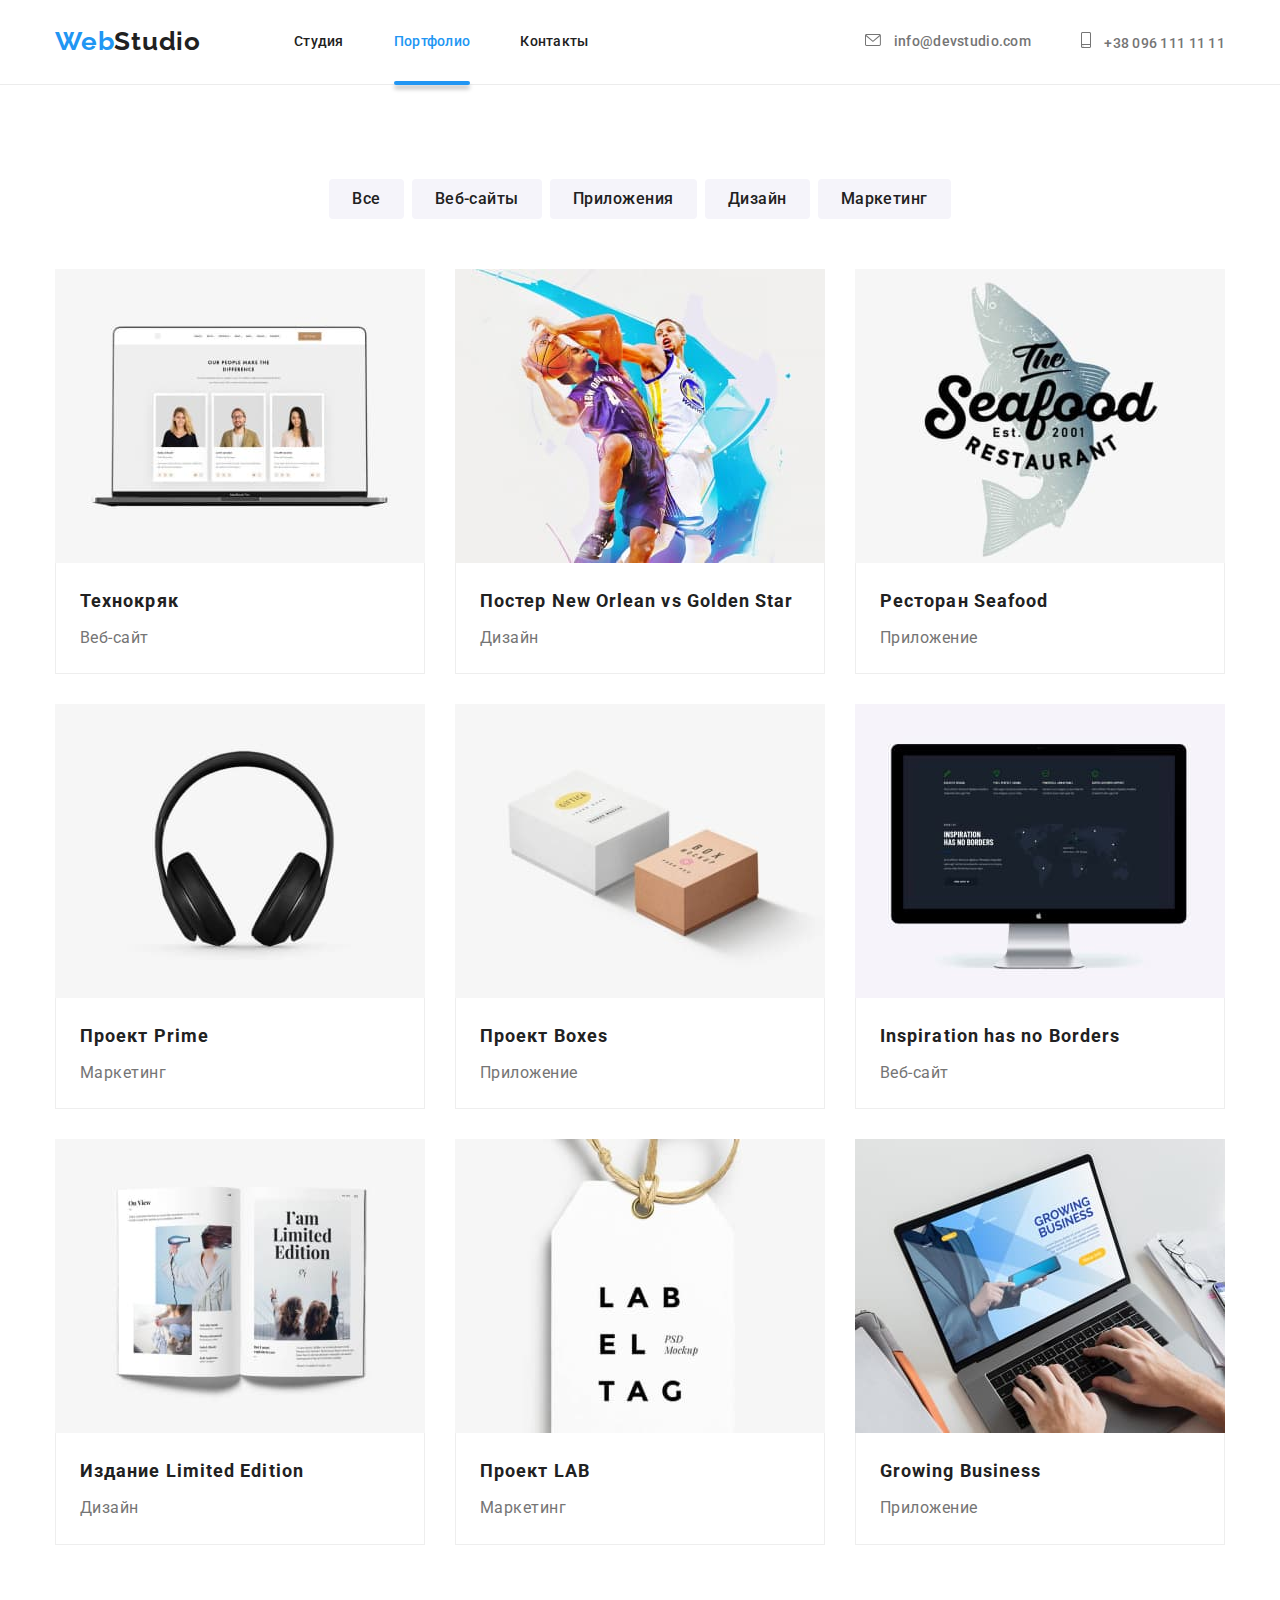
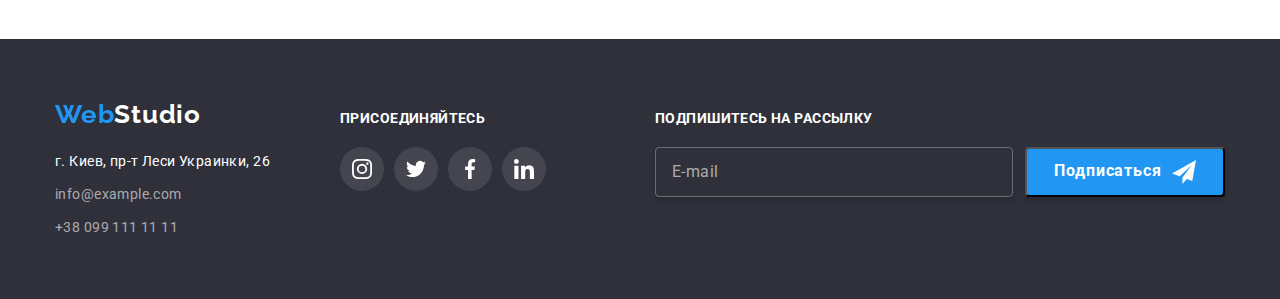
==== commit e080979e: "added sass, almost done" ====
--- a/portfolio.html
+++ b/portfolio.html
@@ -12,7 +12,7 @@
     <link href="https://fonts.googleapis.com/css2?family=Roboto:wght@400;500;700;900&display=swap" rel="stylesheet">
     <link rel="stylesheet"
         href="https://cdnjs.cloudflare.com/ajax/libs/modern-normalize/1.0.0/modern-normalize.min.css">
-    <link rel="stylesheet" href="./css/styles.css" />
+    <link rel="stylesheet" href="./css/main.min.css" />
 </head>
 
 <body class="pagebody">
@@ -56,7 +56,7 @@
             <div class="container">
 
                 <!-- Portfolio Button Menu -->
-                <ul class="button-menu__list">
+                <ul class="button-menu">
                     <li class="button-menu__item"><button type="button" class="cursors button-menu__btn">Все</button></li>
                     <li class="button-menu__item"><button type="button" class="cursors button-menu__btn">Веб-сайты</button></li>
                     <li class="button-menu__item"><button type="button" class="cursors button-menu__btn">Приложения</button></li>
@@ -262,9 +262,9 @@
     <footer class="footer">
     
         <div class="container">
-            <div class="footer__flex-list">
-    
-                <div class="footer__flex-column first-column__list">
+            <div class="footer__flex">
+    
+                <div class="footer__flex-column first-column">
                     <a href="" class="logo footer__logo"><span class="logo--accent">Web</span>Studio</a>
     
                     <!--Contact-information-->
@@ -282,7 +282,7 @@
     
                     <h3 class="join-us__title">Присоединяйтесь</h3>
     
-                    <ul class="join-us__list">
+                    <ul class="join-us">
                         <li class="join-us__item">
                             <a href="" class="join-us__link">
                                 <svg class="join-us__icon" width="20" height="20">
--- a/css/main.min.css
+++ b/css/main.min.css
@@ -0,0 +1,2 @@
+h1,h2,h3,p{margin:0;-webkit-user-select:none;-moz-user-select:none;-ms-user-select:none;user-select:none}a{text-decoration:none}ul{padding:0;margin:0;list-style:none}img{display:block;max-width:100%}.pagebody{font-family:Roboto, sans-serif;background-color:#fff;color:#757575;margin:0 auto}.cursors{cursor:pointer}.container{-webkit-box-sizing:border-box;box-sizing:border-box;width:1200px;padding:0 15px;margin:0 auto}.section{padding:94px 0}.header{background-color:#fff;border-bottom:1px solid #ececec}.nav-section,.nav,.site-nav,.head_contacts{display:-webkit-box;display:-ms-flexbox;display:flex;-webkit-box-align:center;-ms-flex-align:center;align-items:center}.logo{display:block;font-family:Raleway;font-style:normal;font-weight:bold;font-size:26px;line-height:1.2;letter-spacing:0.03em;text-decoration:none}.logo--accent{color:#2196f3}.header__logo{padding:25px 0;color:#212121}.site-nav{margin-left:93px}.site-nav__item:not(:last-child){margin-right:50px}.site-nav__link{display:block;padding-top:32px;padding-bottom:32px;color:#212121;font-style:normal;font-weight:500;font-size:14px;line-height:1.14;letter-spacing:0.02em;text-decoration:none;-webkit-transition-property:color;transition-property:color;-webkit-transition-duration:250ms;transition-duration:250ms;-webkit-transition-timing-function:cubic-bezier(0.4, 0, 0.2, 1);transition-timing-function:cubic-bezier(0.4, 0, 0.2, 1)}.site-nav__link:hover,.site-nav__link:focus{color:#2196f3}.site-nav__link--current{position:relative;color:#2196f3}.site-nav__link--current::after{position:absolute;bottom:-3px;content:"";display:block;width:100%;height:4px;border-radius:2px;-webkit-box-shadow:0px 4px 4px rgba(0,0,0,0.25);box-shadow:0px 4px 4px rgba(0,0,0,0.25);background:#2196f3}.head-contacts{display:-webkit-box;display:-ms-flexbox;display:flex;-webkit-box-align:center;-ms-flex-align:center;align-items:center;margin:0 0 0 auto;padding:0}.head-contacts__item:not(:first-child){margin-left:50px}.head-contacts__link{display:block;padding-top:32px;padding-bottom:32px;border:0;font-style:normal;font-weight:500;font-size:14px;line-height:1.14;letter-spacing:0.02em;text-decoration:none;background-color:#fff;color:#757575;-webkit-transition-property:color;transition-property:color;-webkit-transition-duration:250ms;transition-duration:250ms;-webkit-transition-timing-function:cubic-bezier(0.4, 0, 0.2, 1);transition-timing-function:cubic-bezier(0.4, 0, 0.2, 1)}.head-contacts__link:hover,.head-contacts__link:focus{color:#2196f3}.head-contacts__icon{display:inline-block;fill:currentColor;margin-right:10px}.hero{padding:200px, 0;text-align:center}.hero__overlay{max-width:1600px;height:600px;margin-left:auto;margin-right:auto;background-size:contain;background:#c4c4c4;background-image:-webkit-gradient(linear, left top, right top, from(rgba(47,48,58,0.4)), to(rgba(47,48,58,0.4))),url("../images/sq-hero.jpg");background-image:linear-gradient(to right, rgba(47,48,58,0.4), rgba(47,48,58,0.4)),url("../images/sq-hero.jpg")}.hero__content{padding:200px 0}.hero__title{margin-bottom:30px;margin-left:auto;margin-right:auto;width:696px;font-style:normal;font-weight:900;font-size:44px;line-height:1.36;text-align:center;letter-spacing:0.06em;text-transform:uppercase;color:#fff}.hero__btn{padding:10px 32px;font-style:normal;font-weight:bold;font-size:16px;line-height:1.9;letter-spacing:0.06em;border-radius:4px;background-color:#2196f3;color:#fff;-webkit-transition-property:background-color;transition-property:background-color;-webkit-transition-duration:250ms;transition-duration:250ms;-webkit-transition-timing-function:cubic-bezier(0.4, 0, 0.2, 1);transition-timing-function:cubic-bezier(0.4, 0, 0.2, 1)}.hero__btn:hover,.hero__btn:focus{background-color:#188ce8}.backdrop{position:fixed;z-index:2;width:100vw;height:100vh;top:0;left:0;background-color:rgba(0,0,0,0.2);opacity:1;visibility:visible;-webkit-transition-property:opacity;transition-property:opacity;-webkit-transition-duration:250ms;transition-duration:250ms;-webkit-transition-timing-function:cubic-bezier(0.4, 0, 0.2, 1);transition-timing-function:cubic-bezier(0.4, 0, 0.2, 1)}.backdrop.is-hidden{opacity:0;visibility:hidden;pointer-events:none}.modal{position:absolute;top:50%;left:50%;width:528px;height:581px;-webkit-box-shadow:0px 1px 3px rgba(0,0,0,0.12),0px 1px 1px rgba(0,0,0,0.14),0px 2px 1px rgba(0,0,0,0.2);box-shadow:0px 1px 3px rgba(0,0,0,0.12),0px 1px 1px rgba(0,0,0,0.14),0px 2px 1px rgba(0,0,0,0.2);border-radius:4px;background-color:#fff;visibility:visible;-webkit-transform:translate(-50%, -50%) scale(1);transform:translate(-50%, -50%) scale(1);-webkit-transition-property:-webkit-transform;transition-property:-webkit-transform;transition-property:transform;transition-property:transform, -webkit-transform;-webkit-transition-duration:250ms;transition-duration:250ms;-webkit-transition-timing-function:cubic-bezier(0.4, 0, 0.2, 1);transition-timing-function:cubic-bezier(0.4, 0, 0.2, 1)}.backdrop.is-hidden .modal{-webkit-transform:translate(-50%, -50%) scale(0.4);transform:translate(-50%, -50%) scale(0.4)}.modal__btn-close{position:absolute;top:0;right:0;display:-webkit-box;display:-ms-flexbox;display:flex;-webkit-box-pack:center;-ms-flex-pack:center;justify-content:center;-webkit-box-align:center;-ms-flex-align:center;align-items:center;margin:8px;padding:0;width:30px;height:30px;border-radius:50%;border:1px solid rgba(0,0,0,0.1);background-color:#fff;-webkit-transition-property:color;transition-property:color;-webkit-transition-duration:250ms;transition-duration:250ms;-webkit-transition-timing-function:cubic-bezier(0.4, 0, 0.2, 1);transition-timing-function:cubic-bezier(0.4, 0, 0.2, 1)}.modal__btn-close:hover,.modal__btn-close:focus{color:#2196f3}.modal__icon-close{position:absolute;top:50%;left:50%;-webkit-transform:translate(-50%, -50%);transform:translate(-50%, -50%);padding:0;fill:currentColor}.form{padding:40px}.form__title{margin-bottom:12px;font-weight:bold;font-size:20px;line-height:1.15;text-align:center;letter-spacing:0.03em;color:#212121}.form__field{margin-bottom:10px;display:-webkit-box;display:-ms-flexbox;display:flex;-webkit-box-orient:vertical;-webkit-box-direction:normal;-ms-flex-direction:column;flex-direction:column}.form__label{margin-bottom:4px;font-size:12px;line-height:1.2;letter-spacing:0.01em;color:#757575}.form__input-box{position:relative;display:-webkit-box;display:-ms-flexbox;display:flex;-webkit-box-pack:start;-ms-flex-pack:start;justify-content:start;-webkit-box-align:center;-ms-flex-align:center;align-items:center}.form__input{height:40px;width:100%;cursor:pointer;padding-left:42px;border:1px solid rgba(33,33,33,0.2);-webkit-box-sizing:border-box;box-sizing:border-box;border-radius:4px;-webkit-transition-property:border;transition-property:border;-webkit-transition-duration:250ms;transition-duration:250ms;-webkit-transition-timing-function:cubic-bezier(0.4, 0, 0.2, 1);transition-timing-function:cubic-bezier(0.4, 0, 0.2, 1)}.form__input:focus,.form__input:hover{outline:none;border:1px solid #2196f3}.form__icon{position:absolute;left:12px;fill:#212121;-webkit-transition-property:fill;transition-property:fill;-webkit-transition-duration:250ms;transition-duration:250ms;-webkit-transition-timing-function:cubic-bezier(0.4, 0, 0.2, 1);transition-timing-function:cubic-bezier(0.4, 0, 0.2, 1)}.form__input:hover+.form__icon,.form__input:focus+.form__icon{fill:#2196f3}.form__comment-area{resize:none;width:100%;height:120px;padding:12px 16px;cursor:pointer;border:1px solid rgba(33,33,33,0.2);-webkit-box-sizing:border-box;box-sizing:border-box;border-radius:4px;-webkit-transition-property:border;transition-property:border;-webkit-transition-duration:250ms;transition-duration:250ms;-webkit-transition-timing-function:cubic-bezier(0.4, 0, 0.2, 1);transition-timing-function:cubic-bezier(0.4, 0, 0.2, 1)}.form__comment-area::-webkit-input-placeholder{font-size:14px;line-height:1.2;letter-spacing:0.01em;color:rgba(117,117,117,0.5)}.form__comment-area:-ms-input-placeholder{font-size:14px;line-height:1.2;letter-spacing:0.01em;color:rgba(117,117,117,0.5)}.form__comment-area::-ms-input-placeholder{font-size:14px;line-height:1.2;letter-spacing:0.01em;color:rgba(117,117,117,0.5)}.form__comment-area::placeholder{font-size:14px;line-height:1.2;letter-spacing:0.01em;color:rgba(117,117,117,0.5)}.form__comment-area:hover,.form__comment-area:focus{outline:none;border:1px solid #2196f3}.policy{margin-top:20px;display:-webkit-box;display:-ms-flexbox;display:flex;-webkit-box-pack:center;-ms-flex-pack:center;justify-content:center;-webkit-box-align:center;-ms-flex-align:center;align-items:center;font-size:14px;line-height:1.7;letter-spacing:0.03em;padding:0;color:#757575}.policy__link{text-decoration:underline;color:#2196f3}.policy__checkbox{-webkit-appearance:none;-moz-appearance:none;appearance:none}.policy__icon{display:inline-block;width:16px;height:15px;margin-right:7px;background-image:url("../images/check-empty.svg")}.policy__checkbox:checked+.policy__icon{width:16px;height:15px;background:#2196f3;border-radius:2px;background-image:url("../images/check-full.svg");background-size:contain}.form__btn-submit{display:-webkit-box;display:-ms-flexbox;display:flex;-webkit-box-pack:center;-ms-flex-pack:center;justify-content:center;-webkit-box-align:center;-ms-flex-align:center;align-items:center;margin:30px auto 0 auto;width:200px;height:50px;font-weight:bold;font-size:16px;line-height:1.9;letter-spacing:0.06em;color:#fff;background:#2196f3;-webkit-box-shadow:0px 4px 4px rgba(0,0,0,0.15);box-shadow:0px 4px 4px rgba(0,0,0,0.15);border-radius:4px}.feature__list{display:-webkit-box;display:-ms-flexbox;display:flex}.feature__item{-webkit-box-sizing:border-box;box-sizing:border-box;-ms-flex-preferred-size:calc((100% - 3 * $card-set-gap) / 4);flex-basis:calc((100% - 3 * $card-set-gap) / 4);margin-right:30px}.feature__item:nth-child(4n){margin-right:0}.feature__pic{display:-webkit-box;display:-ms-flexbox;display:flex;-webkit-box-pack:center;-ms-flex-pack:center;justify-content:center;-webkit-box-align:center;-ms-flex-align:center;align-items:center;width:270px;height:120px;margin-bottom:30px;background:#f5f4fa;border-radius:4px}.feature__icon{width:70px;height:70px}.feature__title{margin-bottom:10px;font-style:normal;font-weight:bold;font-size:14px;line-height:1.14;letter-spacing:0.03em;text-transform:uppercase;color:#212121}.feature__text{font-style:normal;font-weight:normal;font-size:14px;line-height:1.7;letter-spacing:0.03em}.services__box{padding-top:0}.services__title{margin-bottom:50px;font-style:normal;font-weight:bold;font-size:36px;line-height:1.2;letter-spacing:0.03em;text-align:center;color:#212121}.services__list{padding:0;display:-webkit-box;display:-ms-flexbox;display:flex}.services__item{-webkit-box-sizing:border-box;box-sizing:border-box;-ms-flex-preferred-size:calc(100% - 2 * $card-set-gap / 3);flex-basis:calc(100% - 2 * $card-set-gap / 3);margin-right:30px}.services__item:last-child{margin-right:0}.services__thumb{position:relative}.services__label{position:absolute;display:-webkit-box;display:-ms-flexbox;display:flex;-webkit-box-pack:center;-ms-flex-pack:center;justify-content:center;text-align:center;padding:27px;height:70px;width:100%;bottom:0;right:0;font-weight:bold;font-size:14px;line-height:1.14;letter-spacing:0.03em;text-transform:uppercase;color:#fff;background-color:rgba(47,48,58,0.8)}.team__box{background-color:#f5f4fa}.team__title{margin-bottom:50px;font-style:normal;font-weight:bold;font-size:36px;line-height:1.2;letter-spacing:0.03em;color:#212121;text-align:center}.team__list{padding:0;display:-webkit-box;display:-ms-flexbox;display:flex}.team__card{-webkit-box-sizing:border-box;box-sizing:border-box;-ms-flex-preferred-size:calc((100% - 3 * $card-set-gap) / 4);flex-basis:calc((100% - 3 * $card-set-gap) / 4);margin-right:30px;background-color:#fff;-webkit-box-shadow:0px 1px 3px rgba(0,0,0,0.12),0px 1px 1px rgba(0,0,0,0.14),0px 2px 1px rgba(0,0,0,0.2);box-shadow:0px 1px 3px rgba(0,0,0,0.12),0px 1px 1px rgba(0,0,0,0.14),0px 2px 1px rgba(0,0,0,0.2);border-bottom-left-radius:4px;border-bottom-right-radius:4px;-webkit-box-shadow:0px 4px 4px 0px #00000040;box-shadow:0px 4px 4px 0px #00000040}.team__card:last-child{margin-right:0}.team__content{padding:30px 0 0 0}.team__worker-name{margin-bottom:10px;font-style:normal;font-weight:500;font-size:16px;line-height:1.2;letter-spacing:0.03em;text-align:center;color:#212121}.team__worker-function{font-style:normal;font-weight:normal;font-size:16px;line-height:1.2;letter-spacing:0.03em;text-align:center}.team__social{display:-webkit-box;display:-ms-flexbox;display:flex;-webkit-box-pack:center;-ms-flex-pack:center;justify-content:center;-webkit-box-align:center;-ms-flex-align:center;align-items:center;padding:16px 0 30px 0}.team__social-item:not(:last-child){margin-right:10px}.team__social-link{display:-webkit-box;display:-ms-flexbox;display:flex;-webkit-box-pack:center;-ms-flex-pack:center;justify-content:center;-webkit-box-align:center;-ms-flex-align:center;align-items:center;width:44px;height:44px;border-radius:50%;color:#afb1b8;-webkit-transition-property:background-color, color;transition-property:background-color, color;-webkit-transition-duration:250ms;transition-duration:250ms;-webkit-transition-timing-function:cubic-bezier(0.4, 0, 0.2, 1);transition-timing-function:cubic-bezier(0.4, 0, 0.2, 1)}.team__social-link:hover,.team__social-link:focus{background-color:#2196f3;color:#fff}.team__social-icon{display:-webkit-box;display:-ms-flexbox;display:flex;-webkit-box-pack:center;-ms-flex-pack:center;justify-content:center;-webkit-box-align:center;-ms-flex-align:center;align-items:center;padding:0;width:20px;height:20px;fill:currentColor}.customers__title{margin-bottom:50px;font-style:normal;font-weight:bold;font-size:36px;line-height:1.2;letter-spacing:0.03em;color:#212121;text-align:center}.customers{padding:0;display:-webkit-box;display:-ms-flexbox;display:flex;-webkit-box-pack:center;-ms-flex-pack:center;justify-content:center;-webkit-box-align:center;-ms-flex-align:center;align-items:center}.customers__item:not(:last-child){margin-right:30px}.customers__link{width:170px;height:92px;display:-webkit-box;display:-ms-flexbox;display:flex;-webkit-box-pack:center;-ms-flex-pack:center;justify-content:center;-webkit-box-align:center;-ms-flex-align:center;align-items:center;border:1px solid #afb1b8;color:#afb1b8;border-radius:4px;-webkit-transition-property:border-color, color;transition-property:border-color, color;-webkit-transition-duration:250ms;transition-duration:250ms;-webkit-transition-timing-function:cubic-bezier(0.4, 0, 0.2, 1);transition-timing-function:cubic-bezier(0.4, 0, 0.2, 1)}.customers__link:hover,.customers__link:focus{border-color:#2196f3;color:#2196f3}.customers__icon{display:-webkit-box;display:-ms-flexbox;display:flex;-webkit-box-pack:center;-ms-flex-pack:center;justify-content:center;-webkit-box-align:center;-ms-flex-align:center;align-items:center;fill:currentColor}.footer{padding-top:60px;padding-bottom:60px;background-color:#2f303a}.footer__flex{display:-webkit-box;display:-ms-flexbox;display:flex}.footer__flex-column:first-child{margin-right:70px}.first-column{display:-webkit-box;display:-ms-flexbox;display:flex;-webkit-box-orient:vertical;-webkit-box-direction:normal;-ms-flex-direction:column;flex-direction:column}.first-column__item:not(:first-child){margin-top:9px}.footer__logo{margin-bottom:20px;color:#fff}.footer__link{display:block;font-style:normal;font-weight:normal;font-size:14px;line-height:1.7;letter-spacing:0.03em;text-decoration:none;color:#fff;-webkit-transition-property:color;transition-property:color;-webkit-transition-duration:250ms;transition-duration:250ms;-webkit-transition-timing-function:cubic-bezier(0.4, 0, 0.2, 1);transition-timing-function:cubic-bezier(0.4, 0, 0.2, 1)}.footer__link--grey{color:rgba(255,255,255,0.6)}.footer__link:hover,.footer__link:focus{color:#2196f3}.join-us__title,.subscribe__title{font-style:normal;font-weight:bold;font-size:14px;line-height:1.14;letter-spacing:0.03em;text-transform:uppercase;padding-top:12px;margin-bottom:20px;color:#fff}.join-us{display:-webkit-box;display:-ms-flexbox;display:flex;-webkit-box-pack:center;-ms-flex-pack:center;justify-content:center;-webkit-box-align:center;-ms-flex-align:center;align-items:center}.join-us__item:not(:last-child){margin-right:10px}.join-us__link{display:-webkit-box;display:-ms-flexbox;display:flex;-webkit-box-pack:center;-ms-flex-pack:center;justify-content:center;-webkit-box-align:center;-ms-flex-align:center;align-items:center;width:44px;height:44px;border-radius:50%;color:#afb1b8;background:rgba(255,255,255,0.1);-webkit-transition-property:background-color;transition-property:background-color;-webkit-transition-duration:250ms;transition-duration:250ms;-webkit-transition-timing-function:cubic-bezier(0.4, 0, 0.2, 1);transition-timing-function:cubic-bezier(0.4, 0, 0.2, 1)}.join-us__link:hover,.join-us__link:focus{background-color:#2196f3}.join-us__icon{display:-webkit-box;display:-ms-flexbox;display:flex;-webkit-box-pack:center;-ms-flex-pack:center;justify-content:center;-webkit-box-align:center;-ms-flex-align:center;align-items:center;padding:0;fill:#fff}.subscribe__box{margin:0 0 0 auto;padding:0}.subscribe__list{display:-webkit-box;display:-ms-flexbox;display:flex}.subscribe__input{display:-webkit-box;display:-ms-flexbox;display:flex;-webkit-box-align:center;-ms-flex-align:center;align-items:center;padding:0 16px;width:358px;height:50px;font-size:16px;line-height:1.25;letter-spacing:0.03em;color:rgba(255,255,255,0.6);border:1px solid rgba(255,255,255,0.3);-webkit-box-sizing:border-box;box-sizing:border-box;-webkit-box-shadow:0px 4px 4px rgba(0,0,0,0.15);box-shadow:0px 4px 4px rgba(0,0,0,0.15);border-radius:4px;background-color:transparent}.subscribe__input::-webkit-input-placeholder{font-size:16px;line-height:1.25;letter-spacing:0.03em;color:rgba(255,255,255,0.6)}.subscribe__input:-ms-input-placeholder{font-size:16px;line-height:1.25;letter-spacing:0.03em;color:rgba(255,255,255,0.6)}.subscribe__input::-ms-input-placeholder{font-size:16px;line-height:1.25;letter-spacing:0.03em;color:rgba(255,255,255,0.6)}.subscribe__input::placeholder{font-size:16px;line-height:1.25;letter-spacing:0.03em;color:rgba(255,255,255,0.6)}.subscribe__btn{display:-webkit-box;display:-ms-flexbox;display:flex;-webkit-box-pack:center;-ms-flex-pack:center;justify-content:center;-webkit-box-align:center;-ms-flex-align:center;align-items:center;margin-left:12px;width:200px;height:50px;font-weight:bold;font-size:16px;line-height:1.9;letter-spacing:0.06em;-webkit-box-shadow:0px 4px 4px rgba(0,0,0,0.15);box-shadow:0px 4px 4px rgba(0,0,0,0.15);border-radius:4px;color:#fff;background-color:#2196f3}.subscribe__icon{margin-left:10px;fill:currentColor}.button-menu{display:-webkit-box;display:-ms-flexbox;display:flex;-webkit-box-pack:center;-ms-flex-pack:center;justify-content:center;margin-bottom:50px}.button-menu__item:not(:last-child){margin-right:8px}.button-menu__btn{padding:6px 22px;font-family:inherit;font-style:normal;font-weight:500;font-size:16px;line-height:1.6;letter-spacing:0.03em;border-radius:4px;border:1px solid transparent;color:#212121;background-color:#f5f4fa;-webkit-transition-property:color, background-color, -webkit-box-shadow;transition-property:color, background-color, -webkit-box-shadow;transition-property:color, background-color, box-shadow;transition-property:color, background-color, box-shadow, -webkit-box-shadow;-webkit-transition-duration:250ms;transition-duration:250ms;-webkit-transition-timing-function:cubic-bezier(0.4, 0, 0.2, 1);transition-timing-function:cubic-bezier(0.4, 0, 0.2, 1)}.button-menu__btn:hover,.button-menu__btn:focus{color:#fff;background-color:#2196f3;-webkit-box-shadow:0px 4px 4px rgba(0,0,0,0.25);box-shadow:0px 4px 4px rgba(0,0,0,0.25)}.card-menu__list{padding:0;display:-webkit-box;display:-ms-flexbox;display:flex;-ms-flex-wrap:wrap;flex-wrap:wrap}.card-menu__card{-webkit-box-sizing:border-box;box-sizing:border-box;-ms-flex-preferred-size:calc((100% - 2 * $card-set-gap) / 3);flex-basis:calc((100% - 2 * $card-set-gap) / 3);margin-bottom:30px;margin-right:30px;background-color:#fff}.card-menu__card:nth-child(3n){margin-right:0}.card-menu__card:nth-last-child(-n+3){margin-bottom:0}.card-menu__link{display:block;-webkit-transition-property:-webkit-box-shadow;transition-property:-webkit-box-shadow;transition-property:box-shadow;transition-property:box-shadow, -webkit-box-shadow;-webkit-transition-duration:250ms;transition-duration:250ms;-webkit-transition-timing-function:cubic-bezier(0.4, 0, 0.2, 1);transition-timing-function:cubic-bezier(0.4, 0, 0.2, 1)}.card-menu__link:hover,.card-menu__link:focus{-webkit-box-shadow:0px 1px 1px rgba(0,0,0,0.12),0px 4px 4px rgba(0,0,0,0.06),1px 4px 6px rgba(0,0,0,0.16);box-shadow:0px 1px 1px rgba(0,0,0,0.12),0px 4px 4px rgba(0,0,0,0.06),1px 4px 6px rgba(0,0,0,0.16)}.card-menu__thumb{position:relative;display:-webkit-box;display:-ms-flexbox;display:flex;-webkit-box-pack:center;-ms-flex-pack:center;justify-content:center;overflow:hidden}.card-menu__overlay{position:absolute;top:0;left:0;width:100%;height:100%;background-color:rgba(33,150,243,0.9);-webkit-transform:translateY(100%);transform:translateY(100%);-webkit-transition-property:-webkit-transform;transition-property:-webkit-transform;transition-property:transform;transition-property:transform, -webkit-transform;-webkit-transition-duration:250ms;transition-duration:250ms;-webkit-transition-timing-function:cubic-bezier(0.4, 0, 0.2, 1);transition-timing-function:cubic-bezier(0.4, 0, 0.2, 1)}.card-menu__link:hover .card-menu__overlay,.card-menu__link:focus .card-menu__overlay{-webkit-transform:translateX(0);transform:translateX(0)}.card-menu__hover-description{position:absolute;display:-webkit-box;display:-ms-flexbox;display:flex;-webkit-box-pack:center;-ms-flex-pack:center;justify-content:center;-webkit-box-align:center;-ms-flex-align:center;align-items:center;top:50%;left:50%;-webkit-transform:translate(-50%, -50%);transform:translate(-50%, -50%);width:100%;height:100%;padding:24px;font-size:18px;line-height:1.6;letter-spacing:0.03em;color:#fff;opacity:1}.card-menu__card-content{padding:20px 24px;border-left:1px solid #eeeeee;border-bottom:1px solid #eeeeee;border-right:1px solid #eeeeee}.card-menu__card-title{margin-bottom:4px;font-style:normal;font-weight:bold;font-size:18px;line-height:2;letter-spacing:0.06em;color:#212121}.card-menu__card-description{font-style:normal;font-weight:normal;font-size:16px;line-height:1.9;letter-spacing:0.03em;color:#757575}
+/*# sourceMappingURL=main.min.css.map */